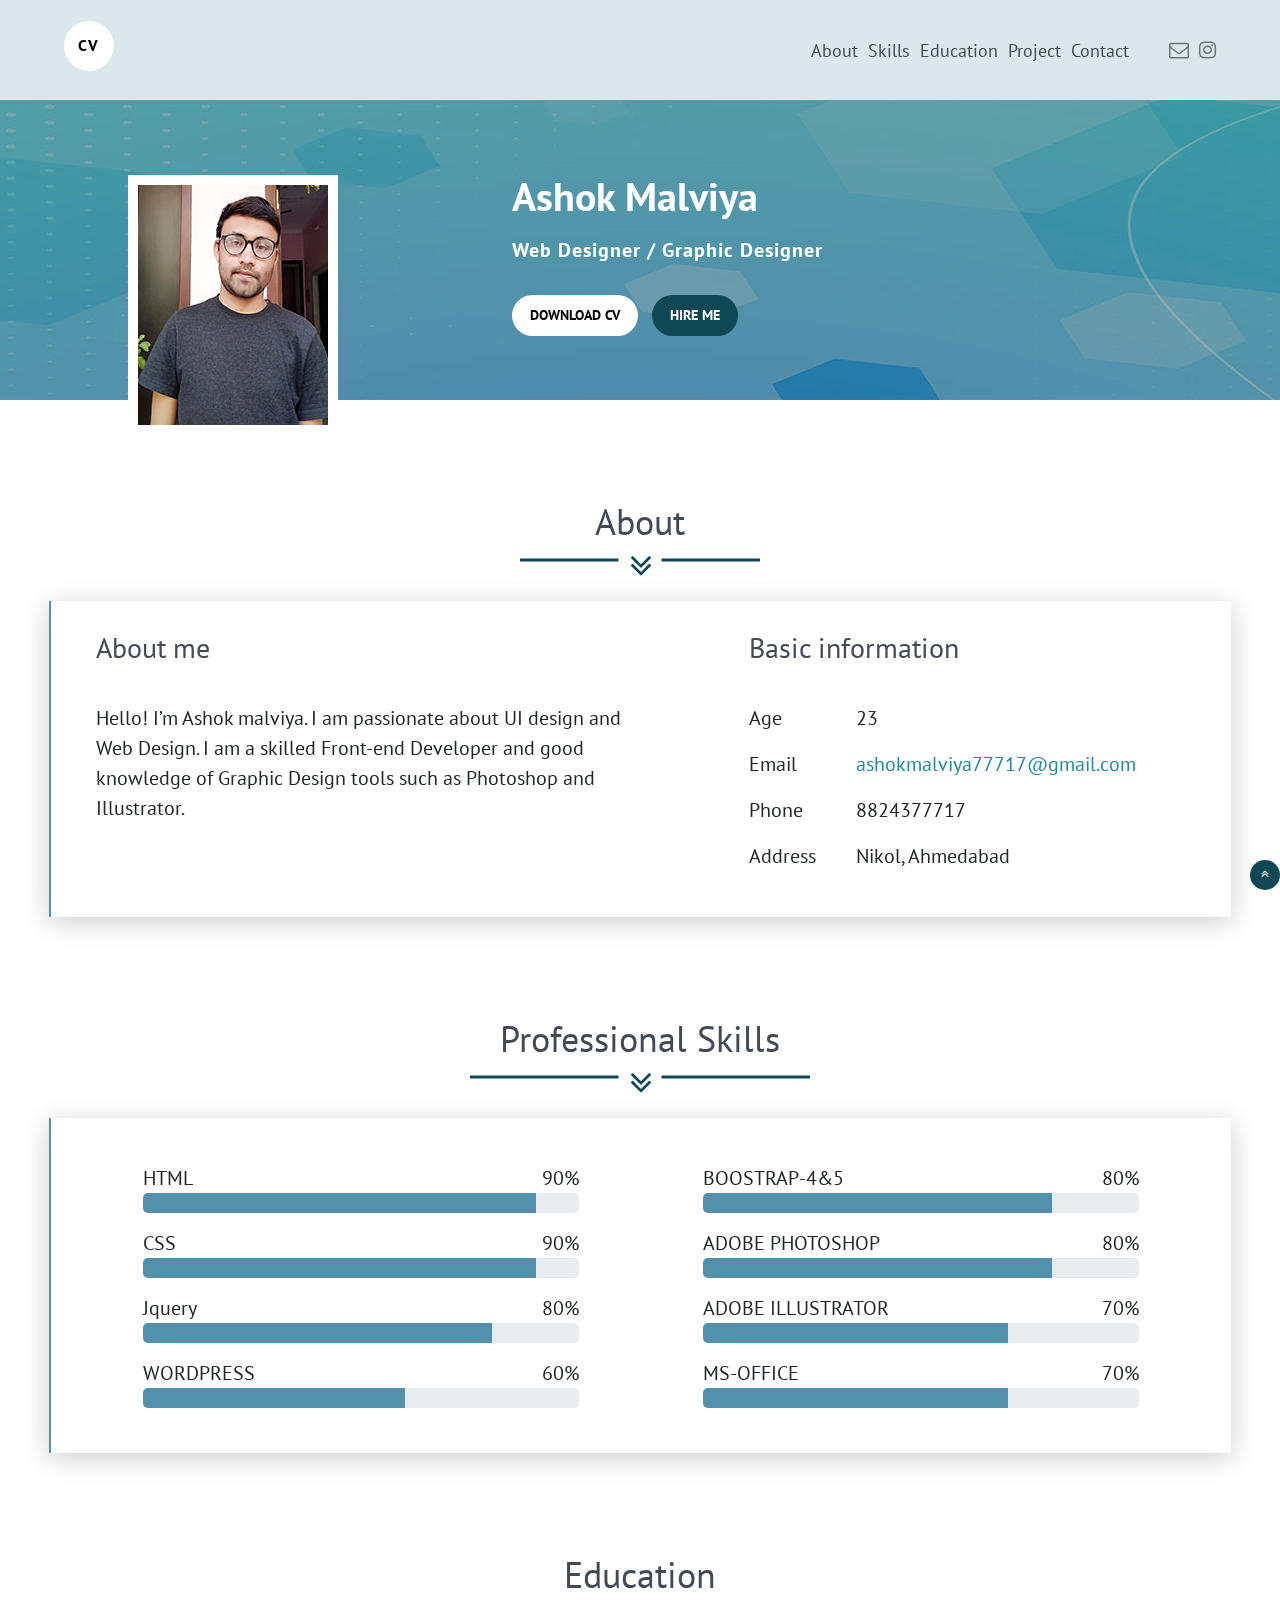
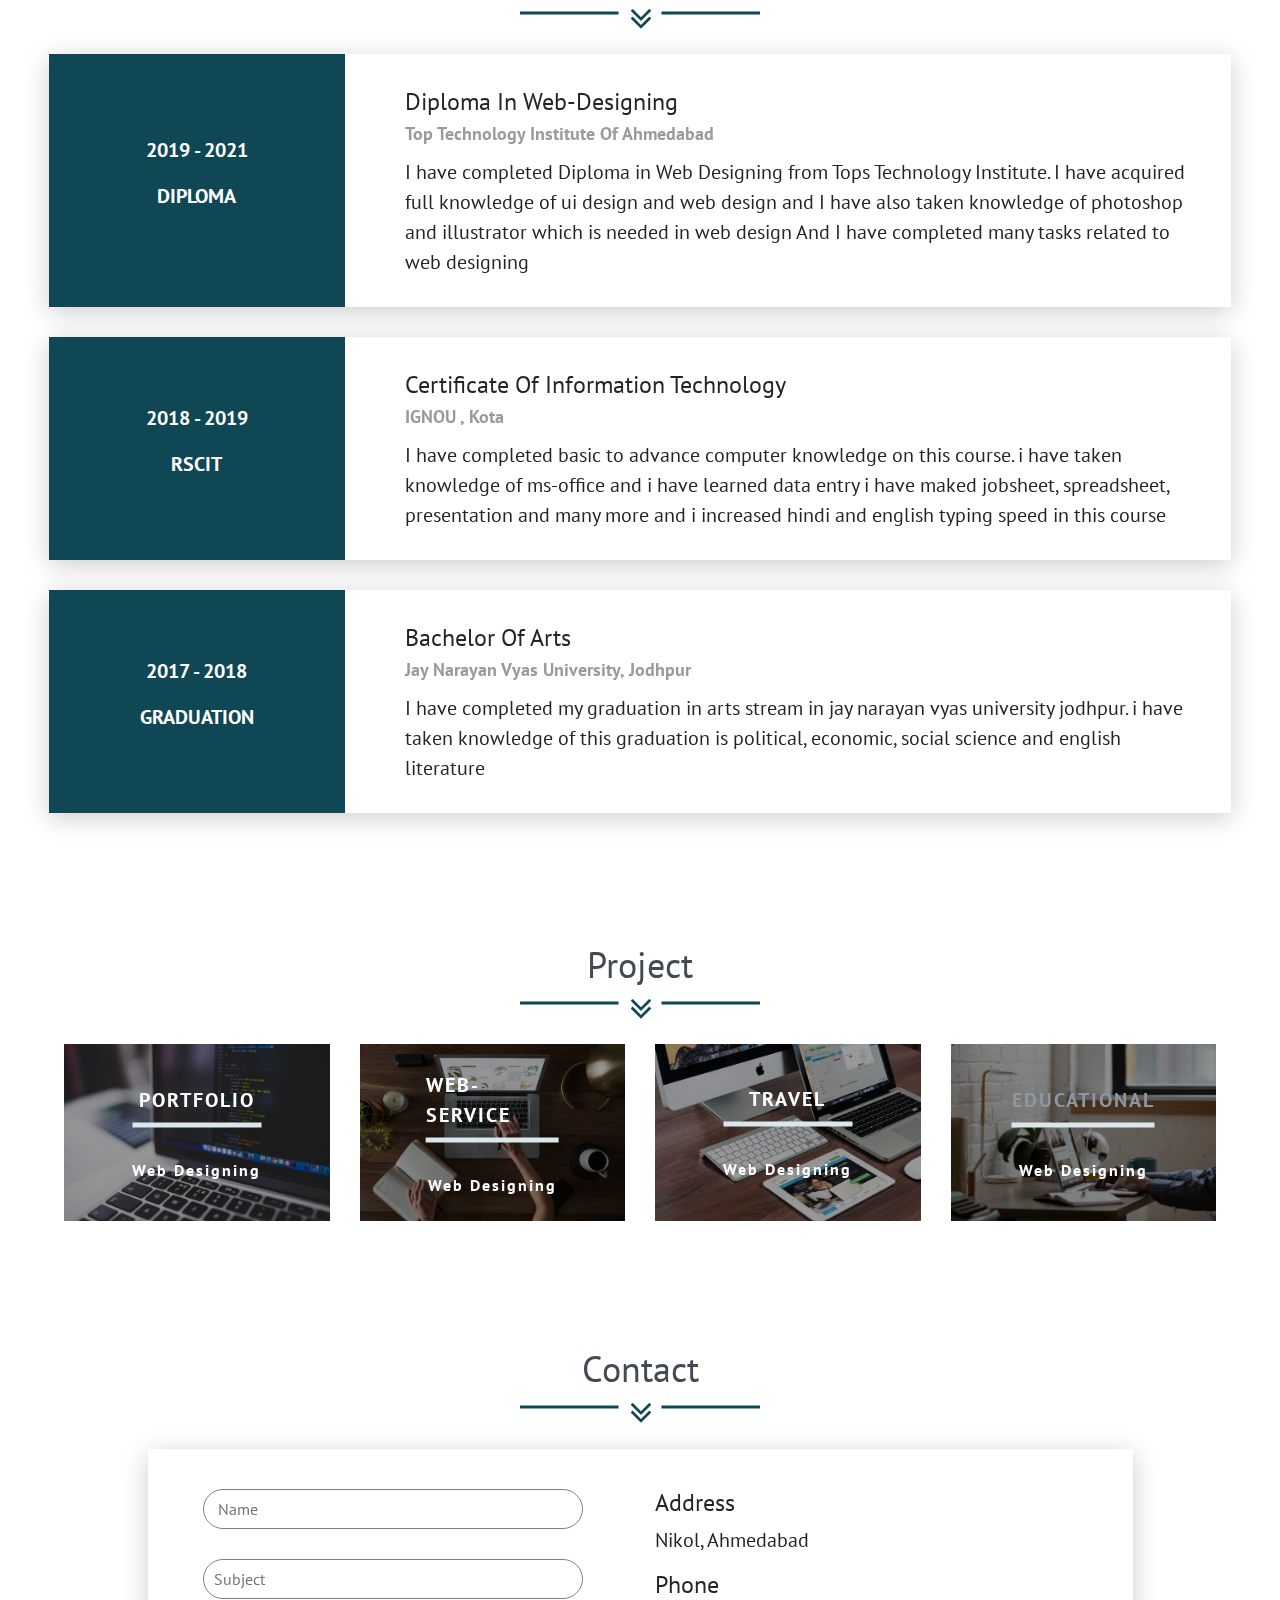
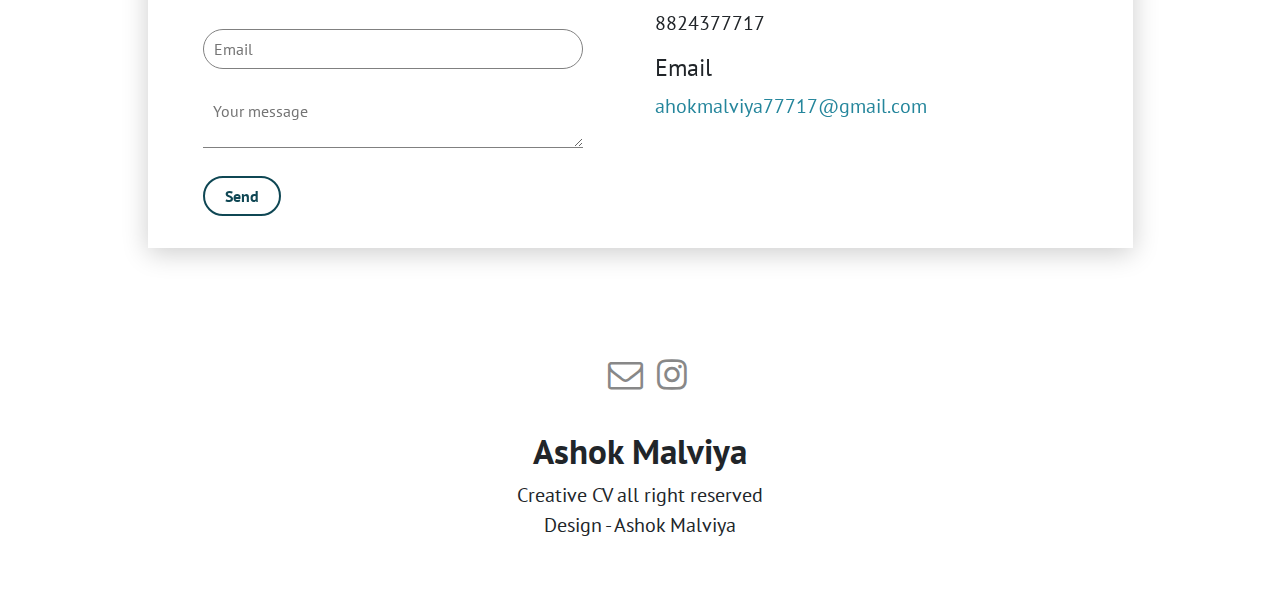
==== index.html @ 062e1192 "Updated" ====
<!DOCTYPE html>
<html lang="en" >
<head>
	<meta charset="UTF-8">
	<meta name="viewport" content="width=device-width, initial-scale=1.0">
	<title>CV</title>
   <link rel="stylesheet" type="text/css" href="style.css">

<!-- animation.css link ------------------------>
<link rel="stylesheet" href="https://cdnjs.cloudflare.com/ajax/libs/animate.css/4.1.1/animate.min.css"/>

<!-- Boostrap cdn ----------------------------------------------->
<link rel="stylesheet" href="https://stackpath.bootstrapcdn.com/bootstrap/4.1.3/css/bootstrap.min.css">
<script src="https://code.jquery.com/jquery-3.3.1.slim.min.js"></script>
<script src="https://cdnjs.cloudflare.com/ajax/libs/popper.js/1.14.3/umd/popper.min.js" ></script>
<script src="https://stackpath.bootstrapcdn.com/bootstrap/4.1.3/js/bootstrap.min.js"></script>

 <!-- fontawesome cdn ----------------------------------------->
<link rel="stylesheet" href="https://cdnjs.cloudflare.com/ajax/libs/font-awesome/4.7.0/css/font-awesome.min.css" integrity="sha512-SfTiTlX6kk+qitfevl/7LibUOeJWlt9rbyDn92a1DqWOw9vWG2MFoays0sgObmWazO5BQPiFucnnEAjpAB+/Sw==" crossorigin="anonymous" referrerpolicy="no-referrer" />

<!-- jquery cdn ---------------------------------->
<script src="https://code.jquery.com/jquery-3.6.0.min.js">
</script>
	
</head>
<body>
	<!-- // Scroll top button ------------------------------ -->

 <script type="text/javascript">
jQuery(document).ready(function($){
        $(window).scroll(function () {
            if ( $(this).scrollTop() > 300 )
                $(".fa-angle-double-up").fadeIn();
            else
                $(".fa-angle-double-up").fadeOut();
        });

        $(".fa-angle-double-up").click(function () {
            $("body,html").animate({ scrollTop: 0 } );
            return false;
        });


	// sticy navbar --------------------------------

		$(window) .scroll(function(){
	if ( $ (window) .scrollTop () >= 50 ) {
		$(".nav-resume") .css("background-color", "rgb(219, 231, 234)")
		 .css("z-index", "999");
		//  $(".navbar-menu .logo a span") .css("color", "white");
		//   $(".navbar-menu .menu li a:hover") .css("color", "white");
		//   $('.navbar-menu .menu li a') .mouseover(function() {
  //   $(this) .css("color", "white")
  // });

	} else {
		$("..nav-resume") .css("background-color", "transparent");

		

	}
});
    });
	
</script> 

<!-- Scroll animation -------------------->


<i class="fa fa-angle-double-up" aria-hidden="true"></i>
<header class="nav-resume">
	<div class="wrapper ">
		<input type="checkbox" class="check" id="bars">
		<label for="bars" class="bar">
			<span class="bar-icon">	</span>
		</label>
	<h2 class="animate__animated animate__fadeInLeft"> <a href="#home">CV</a></h2>
		<ul class="menu animate__animated animate__bounceInRight">
			<li><a href="#about">About</a></li>
			<li><a href="#skills">Skills</a></li>
			<li><a href="#education">Education</a></li>
			<li><a href="#project">Project</a></li>
			<li><a href="#contact">Contact</a></li>
		</ul>
		<div class="social-icon animate__animated animate__fadeInRight">
	<a href="mailto:ashokmalviya77717@gmail.com"
	 target="_blank"><i class="fa fa-envelope-o" aria-hidden="true"></i></a>
<a href="https://www.instagram.com/_akii_malviya_/" target="_blank"><i class="fa fa-instagram" aria-hidden="true"></i></i></a>
		</div>
	</div>
</header>

<section class="resume">
	<div class="head-section">
		<div class="img-box animate__animated animate__rollIn">
			<img src="image/ashok.jpg" alt="man">
		</div>
		<div class="text-box">	
            <h1 class=" animate__animated animate__lightSpeedInRight">Ashok Malviya</h1>
            <p class=" animate__animated  animate__fadeInRight">Web designer / Graphic designer</p>
          <a href="Resume.pdf" target="_blank"
          class=" animate__animated animate__zoomIn">download cv</a>
            <a href="#contact" class="animate__animated animate__zoomIn">hire me</a>
		 </div>
	</div>

  <!-- about page start ---------------------------------->


	<div class="about" id="about">
		<div class="wrapper">
		<h2 class="text-center">about</h2>	
	<div class="row  animate__animated ">
		<div class="col-lg-6 ">
			<h3>About me</h3>
			<p>	Hello! I’m Ashok malviya. I am passionate about UI design and Web Design. I am a skilled Front-end Developer and good knowledge of Graphic Design tools such as Photoshop and Illustrator.</p>
		</div>
   <div class="col-lg-5  offset-lg-1">
<h3>Basic information</h3>
			<div class="text-about">

				<div class="one-side">
				<p>Age</p>
				<p>Email</p>
				<p class="phone-about">Phone</p>
				<p>Address</p>
				</div>
				<div class="two-side">
				<p>23</p>
				<p><a href="mailto:ashokmalviya77717@gmail.com">ashokmalviya77717@gmail.com</a></p>
				<p>8824377717</p>
				<p>Nikol, Ahmedabad</p>
				</div>
			</div>
		</div>		
	</div>
	</div>	
	</div>

<!-- skiils page start ------------------------------------------>

<div class="skills" id="skills">
	<div class="wrapper ">
		<h2 class="text-center">Professional skills</h2>
		<div class="row ">
           <div class="col-sm-5 left-bar">
           	<div class="proggrss">
           		<div class="pro-text">
           			<p>HTML</p>
           			<p>90%</p>
           		</div>
           		<div class="bar"></div>
           	</div>
           	<div class="proggrss">
           		<div class="pro-text">
           			<p>CSS</p>
           			<p>90%</p>
           		</div>
           		<div class="bar"></div>
           	</div>

           	<div class="proggrss">
           		<div class="pro-text">
           			<p>Jquery</p>
           			<p>80%</p>
           		</div>
           		<div class="bar"></div>
           	</div>

           	<div class="proggrss">
           		<div class="pro-text">
           			<p>WORDPRESS</p>
           			<p>60%</p>
           		</div>
           		<div class="bar"></div>
           	</div>

                            </div>
           <div class="col-sm-5   right-bar">
    <div class="proggrss">
           		<div class="pro-text">
           			<p>BOOSTRAP-4&5</p>
           			<p>80%</p>
           		</div>
           		<div class="bar"></div>
           	</div>
           	<div class="proggrss">
           		<div class="pro-text">
           			<p>ADOBE PHOTOSHOP</p>
           			<p>80%</p>
           		</div>
           		<div class="bar"></div>
           	</div>

           	<div class="proggrss">
           		<div class="pro-text">
           			<p>ADOBE ILLUSTRATOR</p>
           			<p>70%</p>
           		</div>
           		<div class="bar"></div>
           	</div>

           	<div class="proggrss">
           		<div class="pro-text">
           			<p>MS-OFFICE</p>
           			<p>70%</p>
           		</div>
           		<div class="bar"></div>
           	</div>
      
			</div>
		</div>
	</div>
</div>

<!-- Education page start ---------------------------------------->
<div class="education" id="education">
	<div class="warapper">
		<h2 class="text-center">Education</h2>
		<div class="row">
			<div class="col-md-3 box-left">
				<p>2019 - 2021</p>
				<p>DIPLOMA</p>
			</div>
			<div class="col-md-9 box-right">
				<p>Diploma in Web-designing</p>
				<p>Top Technology institute of Ahmedabad</p>
				<p>I have completed Diploma in Web Designing from Tops Technology Institute. I have acquired full knowledge of ui design and web design and I have also taken knowledge of photoshop and illustrator which is needed in web design And I have completed many tasks related to web designing</p>
			</div>
		</div>
		<div class="row">
			<div class="col-md-3 box-left">
				<p>2018 - 2019</p>
				<p>RSCIT</p>
			</div>
			<div class="col-md-9 box-right">
				<p>certificate of information technology</p>
				<p>IGNOU , Kota</p>
				<p>I have completed basic to advance computer knowledge on this course. i have taken knowledge of ms-office and i have learned data entry i have maked jobsheet, spreadsheet, presentation and many more and i increased hindi and english typing speed in this course</p>
			</div>
		</div>

		<div class="row">
			<div class="col-md-3 box-left">
				<p>2017 - 2018 </p>
				<p>GRADUATION</p>
			</div>
			<div class="col-md-9 box-right">
				<p>Bachelor of arts</p>
				<p>Jay narayan vyas university, jodhpur</p>
				<p>I have completed my graduation in arts stream in jay narayan vyas university jodhpur. i have taken knowledge of this graduation is political, economic, social science and english literature</p>
			</div>
		</div>
	</div>
</div>

<!-- porject page start ------------------------------------>

<div class="project" id="project">
	<div class="wrapper">
		<h2>Project</h2>
		<div class="row row-one">	
		<div class="col-xl-3 col-lg-6 col-md-6 col-one coloum">
			<div class="img-box">
			<figure><img src="image/project-img-1.jpg" alt=""></figure>
			<div class="content">
	<a href="Portfolio/index.html" target="_blank" class="link-name">Portfolio</a>
	<span></span>
<a href="Portfolio/index.html" target="_blank" class="second-name">Web designing</a>

			</div>
			</div>
		</div>
		<div class="col-xl-3 col-lg-6 col-md-6 col-one coloum">
			<div class="img-box">
			<figure><img src="image/project-img-2.jpg" alt=""></figure>
			<div class="content">
	<a href="Web-service/index.html" target="_blank" class="link-name">Web-service</a>
	<span></span>
<a href="Web-service/index.html" target="_blank" class="second-name">Web designing</a>
			</div>
			</div>
		</div>

		<div class="col-xl-3 col-lg-6 col-md-6 col-one coloum">
			<div class="img-box">
			<figure><img src="image/project-img-3.jpg" alt=""></figure>
			<div class="content">
	<a href="Travel-site/index.html" target="_blank" class="link-name">Travel</a>
	<span></span>
<a href="Travel-site/index.html" target="_blank" class="second-name">Web designing</a>
			</div>
			</div>
		</div>
		<div class="col-xl-3 col-lg-6 col-md-6 col-four coloum">
			<div class="img-box">
			<figure><img src="image/project-img-4.jpg" alt=""></figure>
	<div class="content">
	<a href="#" target="_blank" class="link-name">Educational</a>
	<span></span>
<a href="#" target="_blank" class="second-name">Web designing</a>
			</div>
			</div>
		</div>
     </div>
	</div>
</div>

<!-- congtact page start --------------------------->

<div class="contact" id="contact">
	<div class="wrapper">
		<h2>Contact</h2>
		<div class="row">		
			<div class="col-lg-10">	
             <div class="row">
             	<div class="col-lg-6  left-side">
                <div class="contact-form">
           <input type="text" placeholder=" Name" class="input-text">
                	<input type="text" placeholder="Subject">
                	<input type="email" placeholder="Email">
                	<textarea placeholder="Your message"></textarea>
                	<a href="#" class="contact-send">Send</a>
                </div>
             	</div>
            <div class="col-lg-6 right-side">
                <div class="contact-address">
                	<h4>Address</h4>
                	<p>	Nikol, Ahmedabad</p>
                	<h4>Phone</h4>
                	<p>	8824377717</p>
                	<h4>Email</h4>
                	<p><a href="mailto:ashokmalviya77717@gmail.com">ahokmalviya77717@gmail.com</a></p>
                </div>
             	</div>
             </div>
			</div>
		</div>
	</div>
</div>

<!-- footer page start --------------------------------->

<div class="footer">
	<div class="wrapper">
		<div class="social-icon">
	<a href="mailto:ashokmalviya77717@gmail.com" >
			<i class="fa fa-envelope-o" aria-hidden="true"></i>
			</a>
<a href="https://www.instagram.com/_akii_malviya_/" target="_blank">
			<i class="fa fa-instagram" aria-hidden="true"></i>
			</a>
		</div>
		<h4>ashok malviya</h4>
		<p>Creative CV all right reserved</p>
		<p>Design - Ashok Malviya</p>
	</div>
</div>
</section>
	
</body>
</html>
---- style.css ----
@import url('https://fonts.googleapis.com/css2?family=PT+Sans&display=swap');

*{
	padding: 0;
	margin: 0;
    box-sizing: border-box;
    font-family: 'PT Sans', sans-serif !important;
  }

  html{
  	scroll-behavior: smooth;
    overflow-x: hidden !important;

  }

  

body{
	position: relative;
    overflow-y: auto;
    background-color: #dbe7ea !important;
    font-family: 'PT Sans', sans-serif;
    width: 100%;
     overflow-x: hidden !important;
   

}

.nav-resume{
    position: fixed !important;
   top: 0;
}

/* Scroll bottome to top ------------------------------*/
 .fa-angle-double-up{
  position:fixed;               
  z-index: 999;
  bottom: 10px;
  right:0;
  font-size: 12px !important;
  color: white;
 background-color:#0f4754;
    padding: 8px;
  border-radius: 50%;
  text-align: center;
  opacity: 1;
  pointer-events:;
  transition: all 0.3s ease;
  cursor: pointer;
  font-family: FontAwesome !important ;
  width: 30px;
  height: 30px;

 }


header{
	position:relative;
	top: 0;
	width: 100%;
  height: 100px;  
}

header .wrapper {
    width: 90%;
    margin: 0 auto;
    display: flex;
    justify-content: space-between;
    align-items: center;
    height: 100px;
}

header .wrapper h2{    

    flex-grow: 3;
}
header .wrapper h2 > a{    
    font-size: 16px;
    color: blakc;
    text-decoration: none;
    display: inline-block;
    width: 50px;
    height: 50px;
    background-color: white;
    color: black;
    display: flex;
    justify-content: center;
    align-items: center;
    border-radius: 50%;
    font-weight: 600;
    letter-spacing: 2px;
}

header .wrapper .bar{    

  width: 50px;
  height: 50px;
  background-color:;
  display: none;
  justify-content:center;
  align-items: center;
  position: absolute;
  right: 50px;

}


header .wrapper input.check {
    position: absolute;
    right:50px;
    height: 50px;
    width: 50px;
    z-index: 1;
    opacity:0; 

}

header .wrapper .check:checked ~ .bar .bar-icon {
    background-color: transparent !important	;
    transition: 0.2s;
}

header .wrapper input.check:checked ~.bar .bar-icon::before {
    transform: rotate(45deg);
     transition: 0.2s;
     background-color:black;
   
    
}

header .wrapper input.check:checked ~.bar .bar-icon::after{
    transform: rotate(-45deg);
     transition: 0.2s;
     background-color: black;

     
}


header .wrapper .bar-icon{    
  top: 5px;
  width: 20px;
  height: 2px;
  background-color: #434a54;
  position: relative;
  transition: 0.2s;
 
}

header .wrapper .bar-icon::before{    
  content: '';
  width:inherit;
  height: inherit;
  background-color: inherit;
  transform: translateY(7px);
  position: absolute;
  transition: 0.2s;
 

}

header .wrapper .bar-icon::after{    
  content: '';
  position: absolute;
  width:inherit;
  height: inherit;
  background-color: inherit;
  transform: translateY(-7px);
  transition: 0.2s;
 
 
 
}



header .wrapper h2 a:hover{    
  transition: 0.4s;
  color:#0f4754;
}

header .wrapper .menu{    
	display: flex;
	margin: 0;
	padding: 0;
}
header .wrapper .menu li{    
	
	list-style: none;
}
header .wrapper .menu li a{    
	text-decoration: none;
	color: #434a54;
	padding-left: 10px;
	transition: 0.4s;
    font-size: 18px;
}
header .wrapper .menu li a:hover{    
	transition: 0.4s;
	color:#0f4754;
}

header .wrapper .social-icon {
    display: flex;
    padding-left: 30px;
    box-sizing: border-box;
    z-index: 1;
}

  header .wrapper .social-icon a
    {text-decoration: none;
    font-size: 20px;
    color: rgba(0, 0, 0, 0.5);
  
    }
header .wrapper .social-icon a i:hover 
    {
    transition: 0.4s;
    color:#0f4754;
    }
   header .wrapper .social-icon a i{
   	margin-left: 10px;
   	transition: 0.4s;
   	font-family: FontAwesome !important;
    }


section.resume {
  /*   margin: 0 auto; */
   /*  width: 90%; */
   width: 100%;
   margin-top: 100px;
    /* border-top-left-radius: 15px;
    border-top-right-radius: 15px; */
    background-color: white;
}

.head-section{
	background-image: url('image/Background.jpg');
	background-repeat: no-repeat;
	background-size: cover;
	height: 300px;
	width: 100%;
	background-position: center;
	position: relative;
	/* border-top-left-radius: 10px;
	border-top-right-radius: 10px; */
}

.head-section::before{
	content: '';
	height: 100%;
	width: 100%;
	position: absolute;
	left: 0;
	top: 0;
	background-color: rgba(0, 0, 0, 0.3);
	/* border-top-left-radius: 10px;
	border-top-right-radius: 10px; */
	
}

.head-section .img-box img{
	width: 200px;
	height: 250px;
	object-fit: cover;
	display: block;
}

.head-section .img-box {
	position: absolute;
	border: 5px solid white;
	position: absolute;
	left: 10%;
	bottom: -35px;
}

.head-section .img-box::after {
	content: '';
	border: 5px solid white;
	width:100%;
	height: 100%;
	left: 0;
	top: 0;
	position: absolute;
	
}
.head-section .text-box {
	position: absolute;
	left: 40%;
	top: 24%;
	
}

.head-section .text-box  h1  {
	color: white;
	text-transform: capitalize;
	font-weight: bolder;
   margin-bottom: 15px;		
	font-family: 'PT Sans', sans-serif;
}


.head-section .text-box  p {
	color: white;
	text-transform: capitalize;
	font-weight: bolder;
   font-family: arial;
	margin-bottom: 30px;
	letter-spacing: 1px;
}

.head-section .text-box  a {   
      color: white;
    text-transform: uppercase;
    font-size: 14px;
    padding: 10px 18px;
    background: #0f4754;
    border-radius: 26px;
    text-decoration: none;
    font-weight: 600;
    display: inline-block;
     transition: 0.4s linear !important ;

}

.head-section .text-box  a{   
    margin-right: 10px;
    
}
.head-section .text-box  a:nth-of-type(1){   
   background: white !important	;
   color: black;
    
}

.head-section .text-box  a:hover{ 
  transform: translateY(-4px);
   display: inline-block;
   transition: 0.4s linear !important ;

	}
.head-section .text-box  a:hover:nth-of-type(2){   
   background-color: #25869c;    
}


/* about page styling --------------------------------*/
.about{
    width: 100%;
    padding-top: 100px;
 

}
.about .wrapper{
	width: 90%;
	margin: 0 auto;
	
}

.about .wrapper .row ,.skills .wrapper .row{
	box-shadow: 0 5px 25px 0 rgb(0 0 0 / 20%); 
    padding: 30px !important;
    border-left:2px solid #5191ab;
}

.about .wrapper h3{
 padding-bottom:30px;
 color: #434a54;
}

.about .wrapper .text-about{
	display: flex;
}

.about .wrapper .text-about .one-side{
	    padding-right: 40px;
}

.about .wrapper .two-side p a{
	   text-decoration: none;
	       color: #25869c;
}

 
 /* skills page stylilng ---------------------------------------*/

.skills{
	width: 100%;
	padding-top: 100px;

}
.skills .wrapper{
	width: 90%;
	margin: 0 auto;
}

.skills .wrapper h2, .about h2{
	padding-bottom: 50px;
    text-transform: capitalize;
    position: relative;
    text-align: center;
    font-size: 36px;
    color:  #434a54;
}
.skills .wrapper h2::after ,
.project .wrapper  h2::after,
.contact  .wrapper h2::after ,
.about  .wrapper h2::after {
	content: '';
	position: absolute;
	width: 240px;
	height: 3px;
	background-color: #0f4754;
	left: 50%;
	transform: translate(-50%, -50%);
	top: 60px;


}

.skills .wrapper h2::before  ,
.project  .wrapper h2::before,
.contact  .wrapper  h2::before,
.about  .wrapper h2::before  
{
    content: '\f103';
    font-family: FontAwesome;
    position: absolute;
    width: 43px;
    height: 30px;
    color: #0f4754;
    background-color: white;
    left: 50%;
    transform: translate(-50%, -50%);
    top: 60px;
    z-index: 1;
}

.skills .wrapper h2::after{
width: 340px;
}

.education .warapper h2::after {
    content: '';
	position: absolute;
	width: 240px;
	height: 3px;
	background-color: #0f4754;
	left: 50%;
	transform: translate(-50%, -50%);
	top: 60px;
}
.education .warapper h2::before {
   content: '\f103';
    font-family: FontAwesome;
    position: absolute;
    width: 43px;
    height: 30px;
    color: #0f4754;
    background-color: white;
    left: 50%;
    transform: translate(-50%, -50%);
    top: 60px;
    z-index: 1;
}

.skills .wrapper .row{
	justify-content: space-around !important;

 
}
.skills .proggrss .pro-text{
 display: flex;
 justify-content: space-between;
}

.skills .left-bar .proggrss:nth-of-type(2) .bar::before{
width: 90%;
}

.skills .left-bar .proggrss:nth-of-type(3) .bar::before{
width: 80%;
}

.skills .left-bar .proggrss:nth-of-type(4) .bar::before{
width: 60%;
}

.skills .right-bar .proggrss:nth-of-type(1) .bar::before{
width: 80%;
}

.skills .right-bar .proggrss:nth-of-type(2) .bar::before{
width: 80%;
}

.skills .right-bar .proggrss:nth-of-type(3) .bar::before{
width: 70%;
}

.skills .right-bar .proggrss:nth-of-type(4) .bar::before{
width: 70%;
}


.skills .proggrss .pro-text p{
 margin: 0;
}

.skills .proggrss {
 margin: 15px 0;
}


.skills .proggrss .bar{
	width: 100%;
	height: 20px;
	background-color: #e9ecef;
	position: relative;
	border-radius: 5px;
}

.skills .proggrss .bar::before{
	width: 90%;
	height: 100%;
	background-color: #5290ab;
	position: absolute;
	content: '';
	border-top-left-radius: 5px;
    border-bottom-left-radius: 5px;
}


/* education page styling ----------------------------------*/

.education{
	width: 100%;
	padding-top: 100px;

}

.education .warapper{
	width: 90%;
	margin: 0 auto;
	
}

.education .warapper h2{
	
	padding-bottom: 50px;
	position: relative;
	font-size: 36px;
    color:  #434a54;
}

.education .warapper .col-md-3.box-left {
    background: #0f4754;
    display: flex;
    align-items: center;
    flex-direction: column;
    justify-content: center;
}

.education .warapper .col-md-3.box-left p {
    color: white;
    font-weight: bold;
    font-size: 20px;
}

.education .warapper .row {
    box-shadow: 0 5px 25px 0 rgb(0 0 0 / 20%);
    margin-bottom: 30px;

}
.education .wrapper .row {
    margin-bottom: 30px !important;
}


.education .warapper .col-md-9.box-right {
    padding: 30px 30px 30px 60px;
}

.education .warapper .col-md-9.box-right p {
   margin: 0;
   line-height: ;
}

.education .warapper .col-md-9.box-right p:nth-child(2) {
   font-weight:600;
   font-size: 18px;
   color: #9a9a9a;
   margin-bottom: 10px !important;
   text-transform: capitalize;
}

.education .warapper .col-md-9.box-right p:first-child {
    font-size: 24px;
    text-transform: capitalize
}

/* project page styling ------------------------------------*/

.project{
	width: 100%;
	padding-top: 100px;
}

.project .wrapper{
	width: 90%;
	margin: 0 auto;
}

.project .wrapper h2{
	text-align: center;
	padding-bottom: 50px;
	position: relative;
	font-size: 36px;
    color:  #434a54;
}
.project .row-one{
    padding-bottom: 10px;
}

.project .coloum{
    position: relative;
}
.project .coloum{
    position: relative;
}
.project .img-box{
    position:relative;

}

.project .img-box::before {
    content: '';
    position: absolute;
    left: 0;
    top: 0;
    width: 100%;
    height: 100%;
    background-color: rgba(0, 0, 0, 0.4);
}


.project .img-box figure img{
width: 100%;
height: auto;
object-fit: cover;
display:inline-block;
}
.project .img-box .content{
     position: absolute;
     top:50%;
     left: 50%;
     transform: translate(-50%, -50%);
    display: flex;
    flex-direction: column;
    align-items: center;

}
.project  .img-box .content a.link-name {
    color: white;
    text-transform:uppercase;
    font-size: 20px;
    font-weight: 600;
    letter-spacing: 2px;
    text-decoration: none;
}

.project  .img-box .content a.second-name{
    font-size: 16px;
    color: white;
    text-transform: capitalize;
    font-weight: 600;
    letter-spacing: 2px;
    text-decoration: none;
    margin-top: 30px;

}
.project  .img-box .content span {
    width:100%;
    height: 5px;
    font-size: 16px;
    background-color:#dbe7ea;
    display: flex;
    align-items: center;
    justify-content: center;
    position: relative;
    transition: 0.3s linear;
    margin-top: 8px;

}
.project  .img-box .content span::before {
    content: '';
    width:0;
    height:100%;
    font-size: 16px;
    background-color:white;
    display: flex;
    align-items: center;
    justify-content: center;
    position: absolute;
    left:0;
    transform-origin:center;
    transition: 0.3s linear;

}
.project  .img-box:hover span::before{
    width: 100%;
     transition: 0.3s linear;
} 

.project .col-four .img-box .content a.link-name {
    color: #8d96a2;
}

.project  .col-four .img-box .content span::before {
    background-color: #8d96a2;
}





/* project page end ----------------*/


/* contact page stylilng ------------------------------	 */

.contact{
	width: 100%;
	padding-top: 100px;
}

.contact  .wrapper{
	width: 90%;
	margin: 0 auto;
}

.contact  .wrapper h2{
	text-align:center;
	padding-bottom: 50px;
	position: relative;
	font-size: 36px;
    color:  #434a54;
}

.contact  .wrapper .col-lg-10 .row{

	box-shadow: 0 5px 25px 0 rgb(0 0 0 / 20%);
	padding: 40px;
}

.contact  .wrapper .row{
	justify-content: center;
}

.contact  .wrapper .row .left-side{
	width: 100%;

}

.contact  .wrapper .row .left-side input
{
	width: 90%;
	margin-bottom:30px; 
	outline: none;
	padding: 0 10px;
	height: 40px;
	    border-radius: 30px;
	    box-shadow: none;
	    border: 1px solid grey;
	    background-color: transparent;
	
}
.contact .contact-address a{
	text-decoration: none;
	    color: #25869c;
}



.contact  .wrapper .row .left-side textarea{
	width: 90%;
	margin-bottom:10px; 
	outline: none;
	padding: 0 10px;
	border: none;
	border-bottom: 1px solid grey;
	overflow: auto;
  margin-bottom: 30px;
}

.contact  .wrapper .row .left-side input:focus,
.contact  .wrapper .row .left-side textarea:focus{ 
	outline: none;
	box-shadow: none;
	border-color: #0f4754;
	
}

.contact a.contact-send {
    text-decoration: none;
    color: #0f4754;
    padding: 8px 20px;
    border-radius: 21px;
    border: 2px solid #0f4754;
    transition: 0.3s; 
    font-weight: bold;  
}
.contact a.contact-send:hover{
    background: #0f4754;
    border: 2px solid #0f4754;
    transition: 0.3s; 
    color: white;  
}

/* footer page styliing --------------------------------*/

.footer{
	width: 100%;
	padding-top: 100px;
	padding-bottom: 50px;
}

.footer{
	width: 100%;
	padding-top: 100px;
	padding-bottom: 50px;
}
.footer .wrapper{
	width: 90%;
	margin: 0 auto;
}

.footer .social-icon{
	display: flex;
	align-items: center;
	justify-content: center;
	padding-bottom: 30px;
}
.footer .social-icon a i{
	font-family: FontAwesome!important;
	margin-left: 14px;
	color: #888;
	transition: 0.3s;
}
.footer .social-icon a {
	text-decoration: none;
	font-size:35px;
	display: inline-block;
	transition: 0.3s;
}
.footer .social-icon a:hover i {
	color: #0f4754;
	transition: 0.3s;
}


.footer  h4 {
	text-align: center;
	text-transform: capitalize;
	font-size: 35px;
	font-weight: bold;
}

.footer  p {
	text-align: center;
	 margin: 0;
}


/* aniamte.css ------------------------------------*/
.animate__fadeInLeft{
  animation-delay: 0.3s;
}

.animate__bounceInRight{
  animation-delay: 0.6s;
}
.animate__fadeInRight{
   animation-delay: 0.8s;
}

.animate__rollIn{
   animation-delay: 1s;
}
.animate__lightSpeedInRight{
  animation-delay: 1.2s;
}

.animate__lightSpeedInRight{
animation-delay: 1.5s;
}
.text-box .animate__fadeInRight{
  animation-delay: 1.8s;
}
.text-box .animate__zoomIn{
  animation-delay: 2s;
}


/* aniamte.css ------------------------------------*/



 
 /* Responsive  --------------------------------------------*/


@media (min-width: 1200px) {
	.resume p{
		font-size: 20px;
	}
	
}



 @media (max-width: 991px) {
 	header .wrapper .menu {
    display:flex;
    flex-direction: column;
    position: absolute;
    top: 100%;
    z-index: 3;
    right: -100%;
    width: 200px;
    background: white;
    padding: 20px 10px;
    line-height: 3;
    transition: 0.4s;
    opacity:0 ;
    pointer-events: none;


}


header .wrapper .menu li a{
color:initial !important;
}
header .wrapper .bar {
    
    display: flex;
    }

header .wrapper .social-icon {
    display:none ;
}

 header .wrapper input.check:checked ~ .menu{
    transition: 0.4s;
    right: 0;
    opacity: 1;
    pointer-events:auto;
}



section.resume {
    width: 100%;
   /*  margin: initial; */
    border-top-left-radius: initial;
    border-top-right-radius:initial;
}

section.resume .head-section  {
    border-top-left-radius: initial;
    border-top-right-radius:initial;

}

.head-section::before{
	border-top-left-radius: initial;
    border-top-right-radius:initial;
}


.about .wrapper h3 {
    padding-bottom:initial;
}


.head-section{
	height: auto;
	display: flex;
    flex-direction: column;
    align-items: center;
    justify-content: center;
    padding: 50px;
}

.head-section .img-box {
    position: initial; 
    border: initial; 
    left: initial; 
     bottom: initial;
     z-index: 1;
     border: 5px solid white;
}

.head-section .text-box {
    position: initial; 
    left: initial; 
    top: initial; 
    z-index: 1;
    padding-top: 30px;
    text-align: center;
}

.head-section .text-box h1 {
    text-align: center;
    margin-bottom: 0;
    font-size: 54px
}

.head-section .text-box p {
    text-align: center;
    font-size: 15px;
    margin-bottom:30px;
}

.text-box a {
    
    font-size: 12px !important	;
    padding: 7px 9px !important	;
    text-align: center;
    vertical-align: middle;
}



.head-section .img-box::after {
    content: '';
    border:initial;
    width: initial;
    height: initial;
    left: initial;
    top: initial;
    position: initial;
}

.contact .wrapper .row .left-side input {
    width: 60%;
}
.contact .wrapper .row .left-side textarea {
    width: 60%;
    height: 100px;
}

body {
    
    background-color:white !important	;
}


.contact a.contact-send {
  
    margin-bottom: 30px;

}
.contact .contact-form {
    display: flex;
    flex-direction: column;
    justify-content: center;
    align-items: baseline;
}
header .wrapper {
    padding: 0 0 0 20px;

 }
}



/* ------End----------------------------------------------------- */



@media 	(max-width: 767px) {





.education .warapper .col-md-3.box-left {
    padding: 30px 0;
    
}

.education .warapper .col-md-3.box-left p {
    margin: 0;
}

.contact .wrapper .row .left-side input {
    width: 100% !important;
}
.contact .wrapper .row .left-side textarea {
    width: 100% !important;
}



}


/* ------End----------------------------------------------- */


@media  (max-width: 480px) {
  .head-section .text-box h1 {
    font-size: 36px;
}

.head-section .text-box p {
    font-size: 14px;
    }

.skills .wrapper h2,.education .warapper h2,
.project .wrapper h2, .contact .wrapper h2 {
    font-size: 30px;
  }

.skills .wrapper h2::after {
    width: 250px;
}
.education .warapper h2::after, .project .wrapper h2::after, 
.contact .wrapper h2::after
 {
    width: 160px !important;
  }

}


/* ------End----------------------------------------------- */



@media  (max-width: 421px) {
  
  .about .wrapper .two-side p a {
    word-break: break-all;
}
 .about .one-side .phone-about{
  padding-top: 24px;
 }



}


/* ------End----------------------------------------------- */
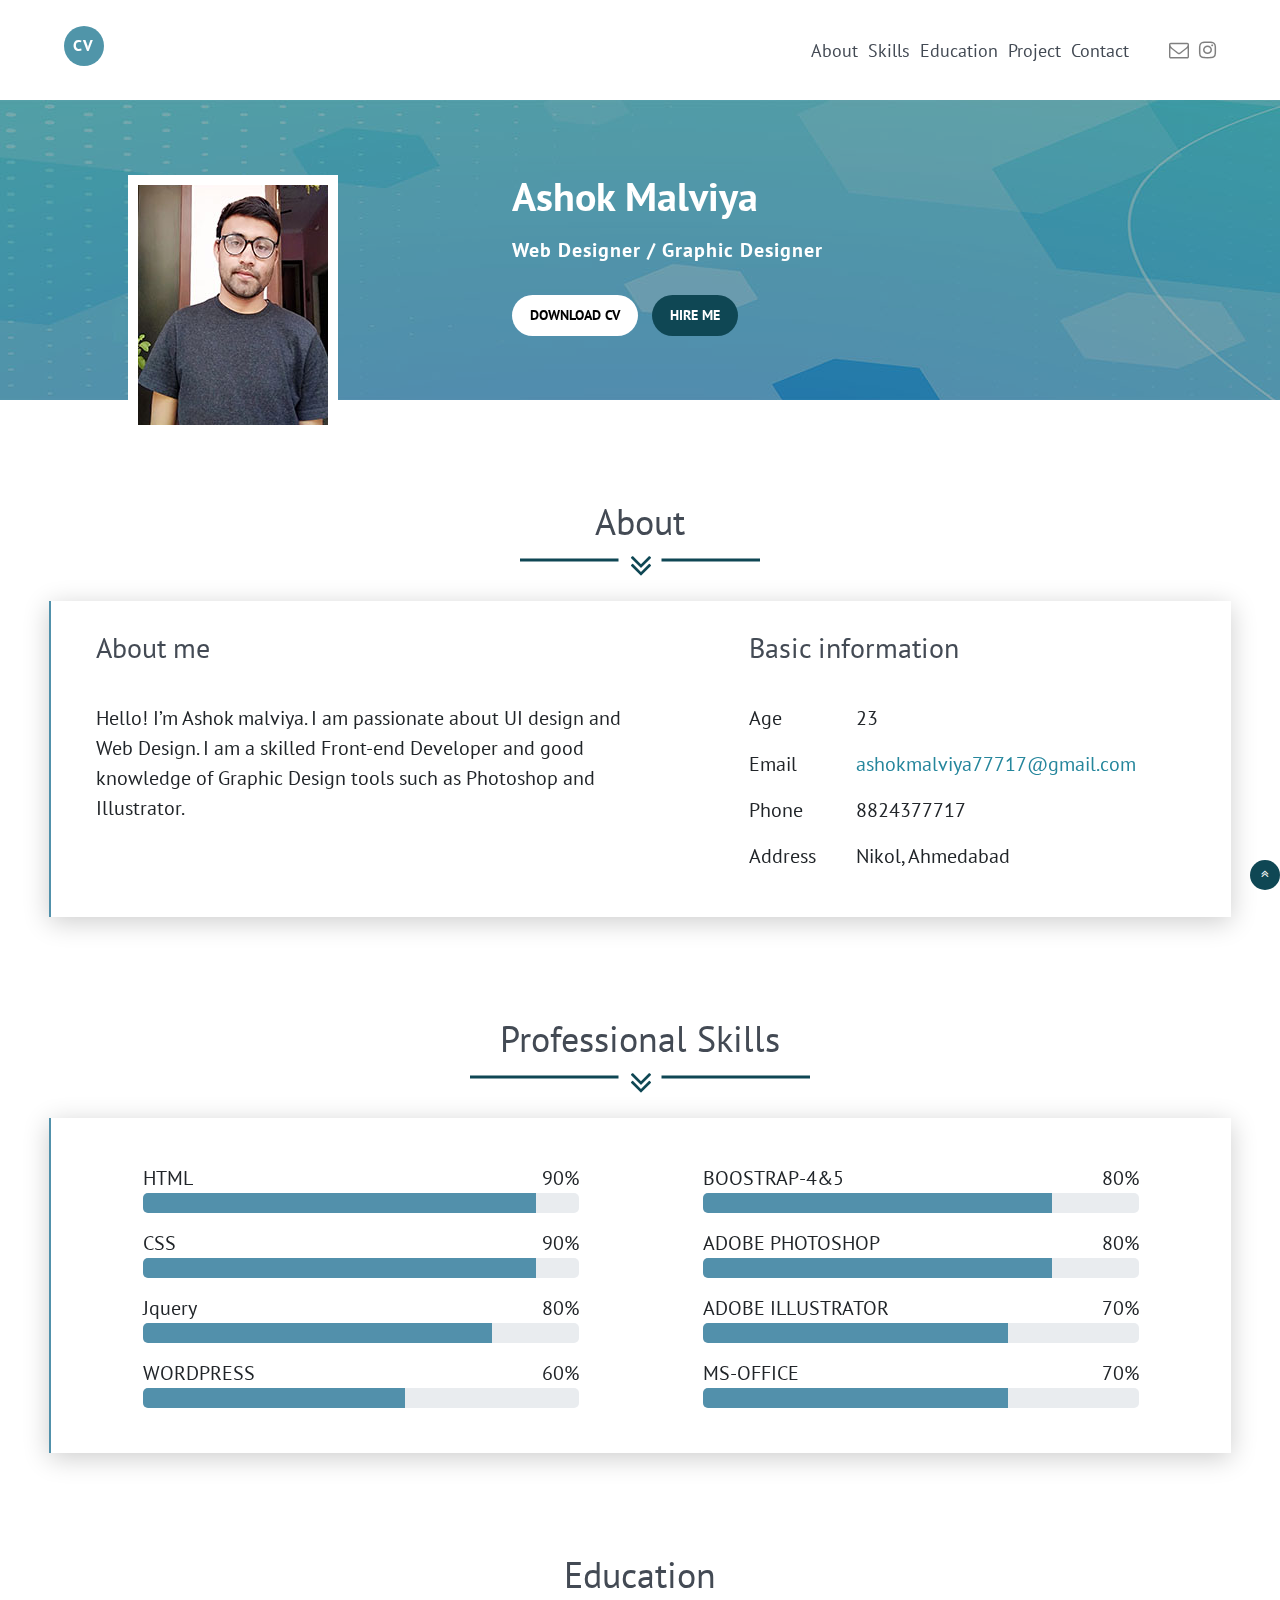
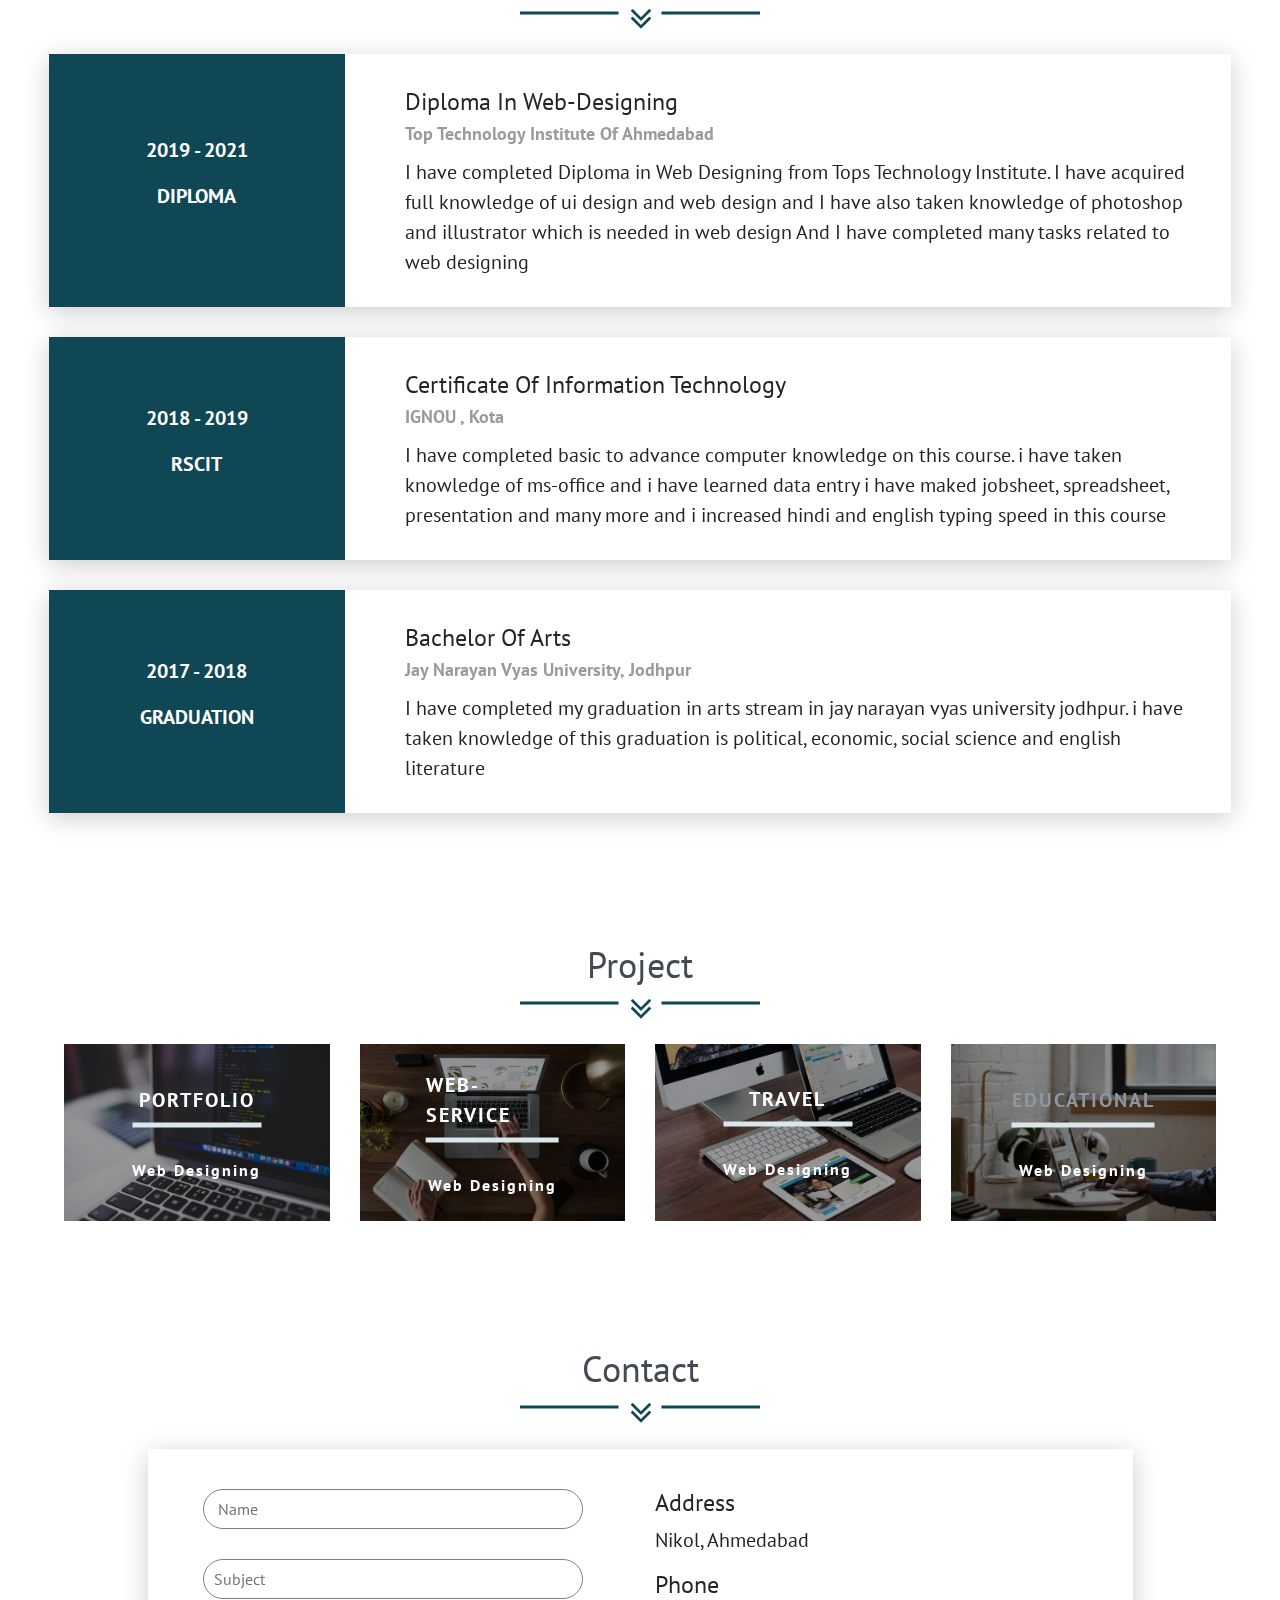
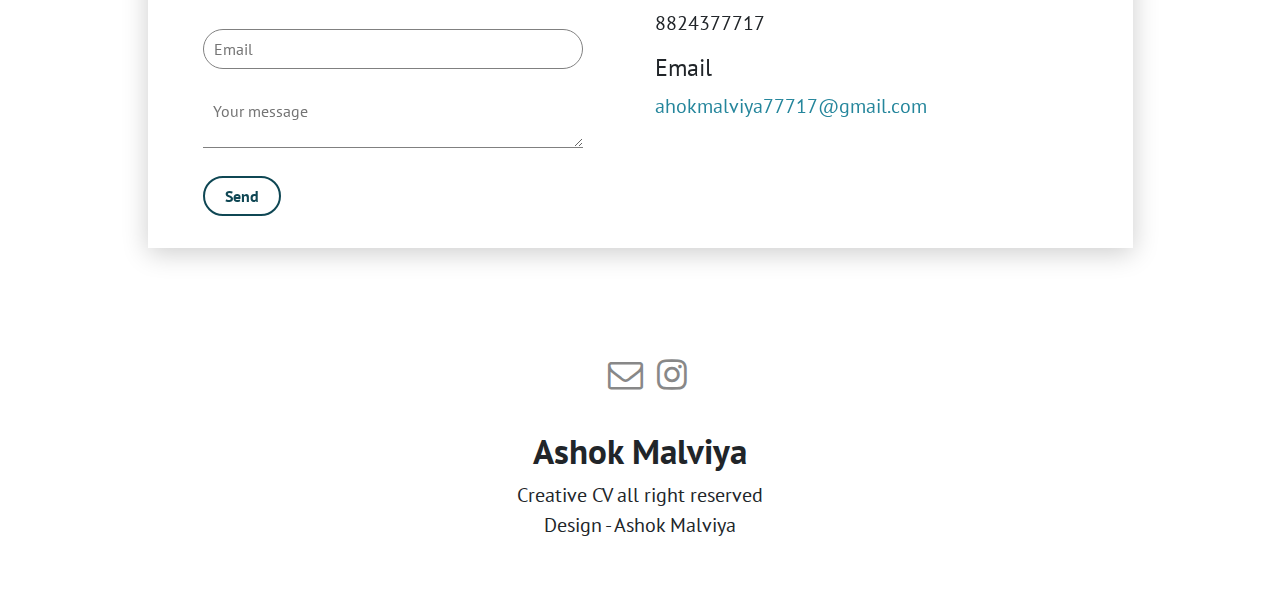
==== commit d9c31263: "updated" ====
--- a/index.html
+++ b/index.html
@@ -54,7 +54,7 @@
   // });
 
 	} else {
-		$("..nav-resume") .css("background-color", "transparent");
+		$(".nav-resume") .css("background-color", "transparent");
 
 		
 
--- a/style.css
+++ b/style.css
@@ -8,23 +8,16 @@
     font-family: 'PT Sans', sans-serif !important;
   }
 
-  html{
+  html, body{
   	scroll-behavior: smooth;
     overflow-x: hidden !important;
 
   }
 
-  
 
 body{
-	position: relative;
-    overflow-y: auto;
-    background-color: #dbe7ea !important;
+	
     font-family: 'PT Sans', sans-serif;
-    width: 100%;
-     overflow-x: hidden !important;
-   
-
 }
 
 .nav-resume{
@@ -77,13 +70,12 @@
 }
 header .wrapper h2 > a{    
     font-size: 16px;
-    color: blakc;
+    color:white;
     text-decoration: none;
     display: inline-block;
-    width: 50px;
-    height: 50px;
-    background-color: white;
-    color: black;
+    width: 40px;
+    height: 40px;
+    background-color:#5095a9;
     display: flex;
     justify-content: center;
     align-items: center;
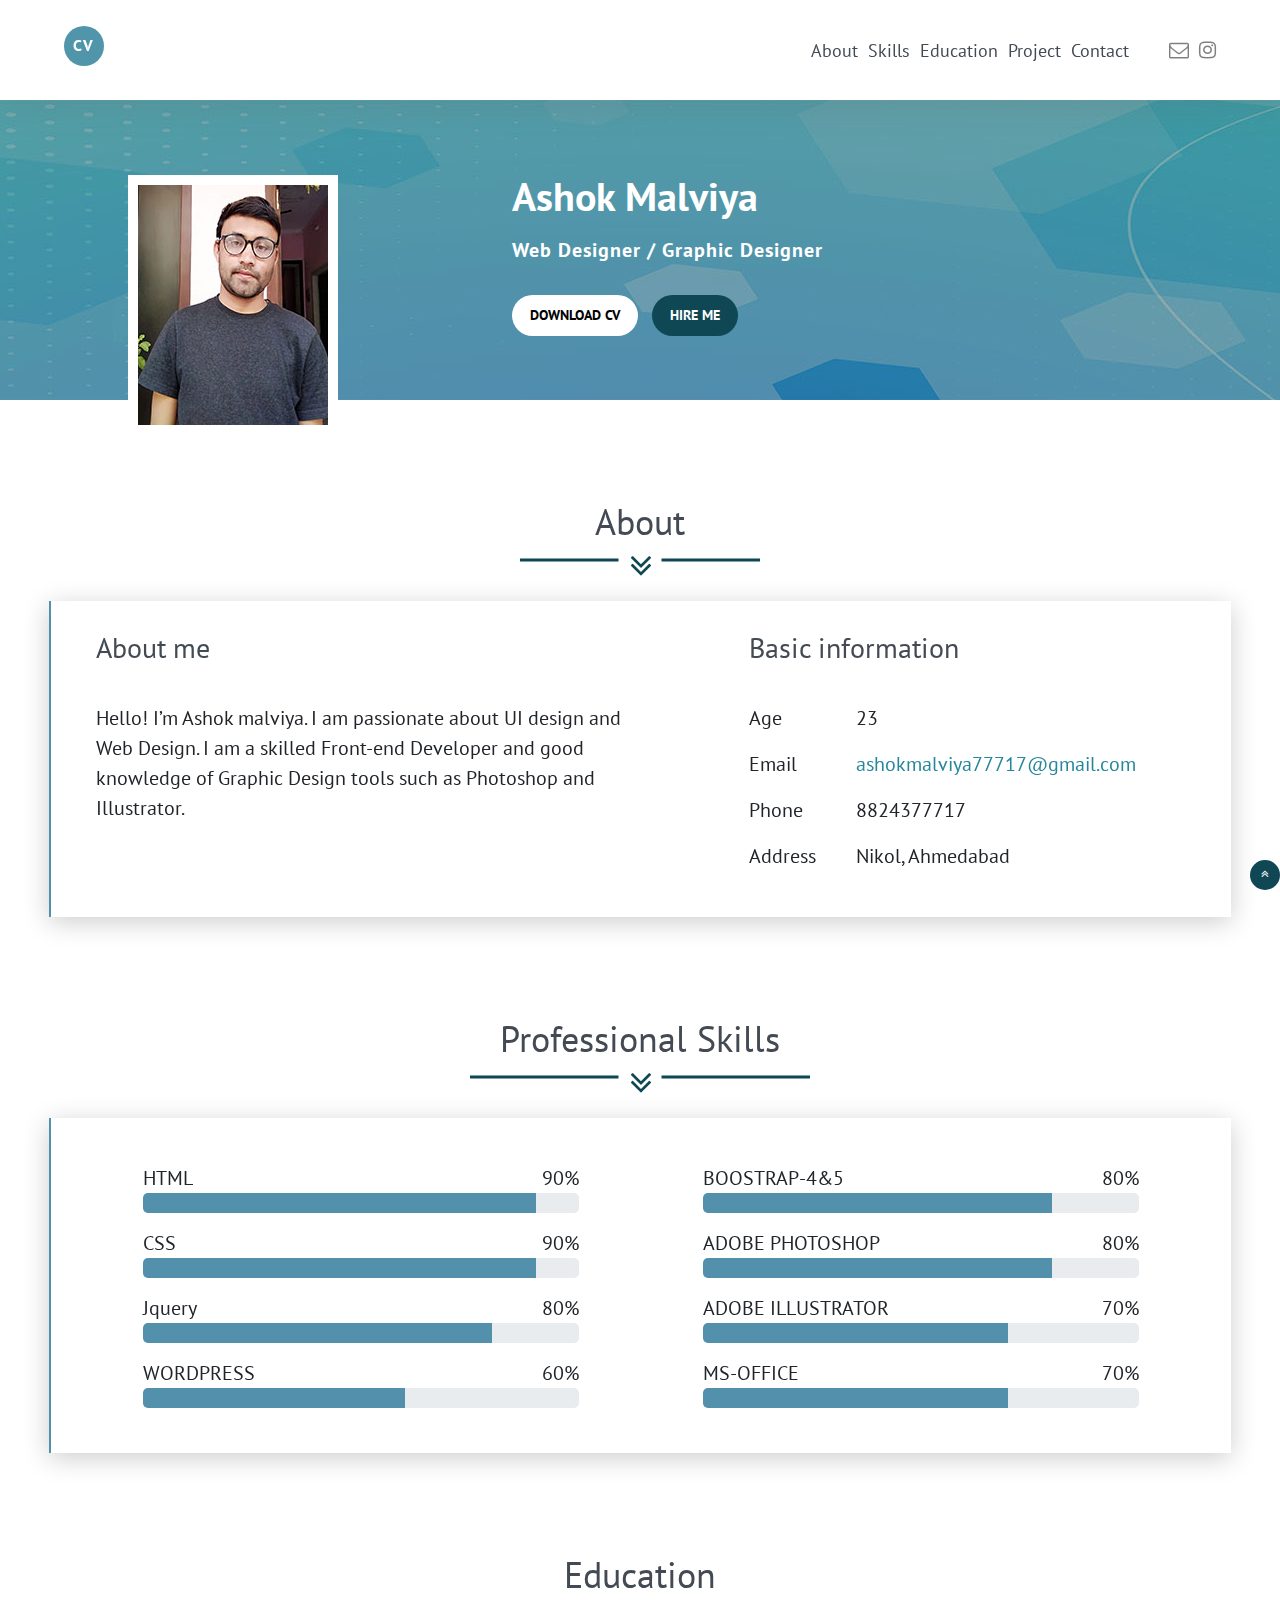
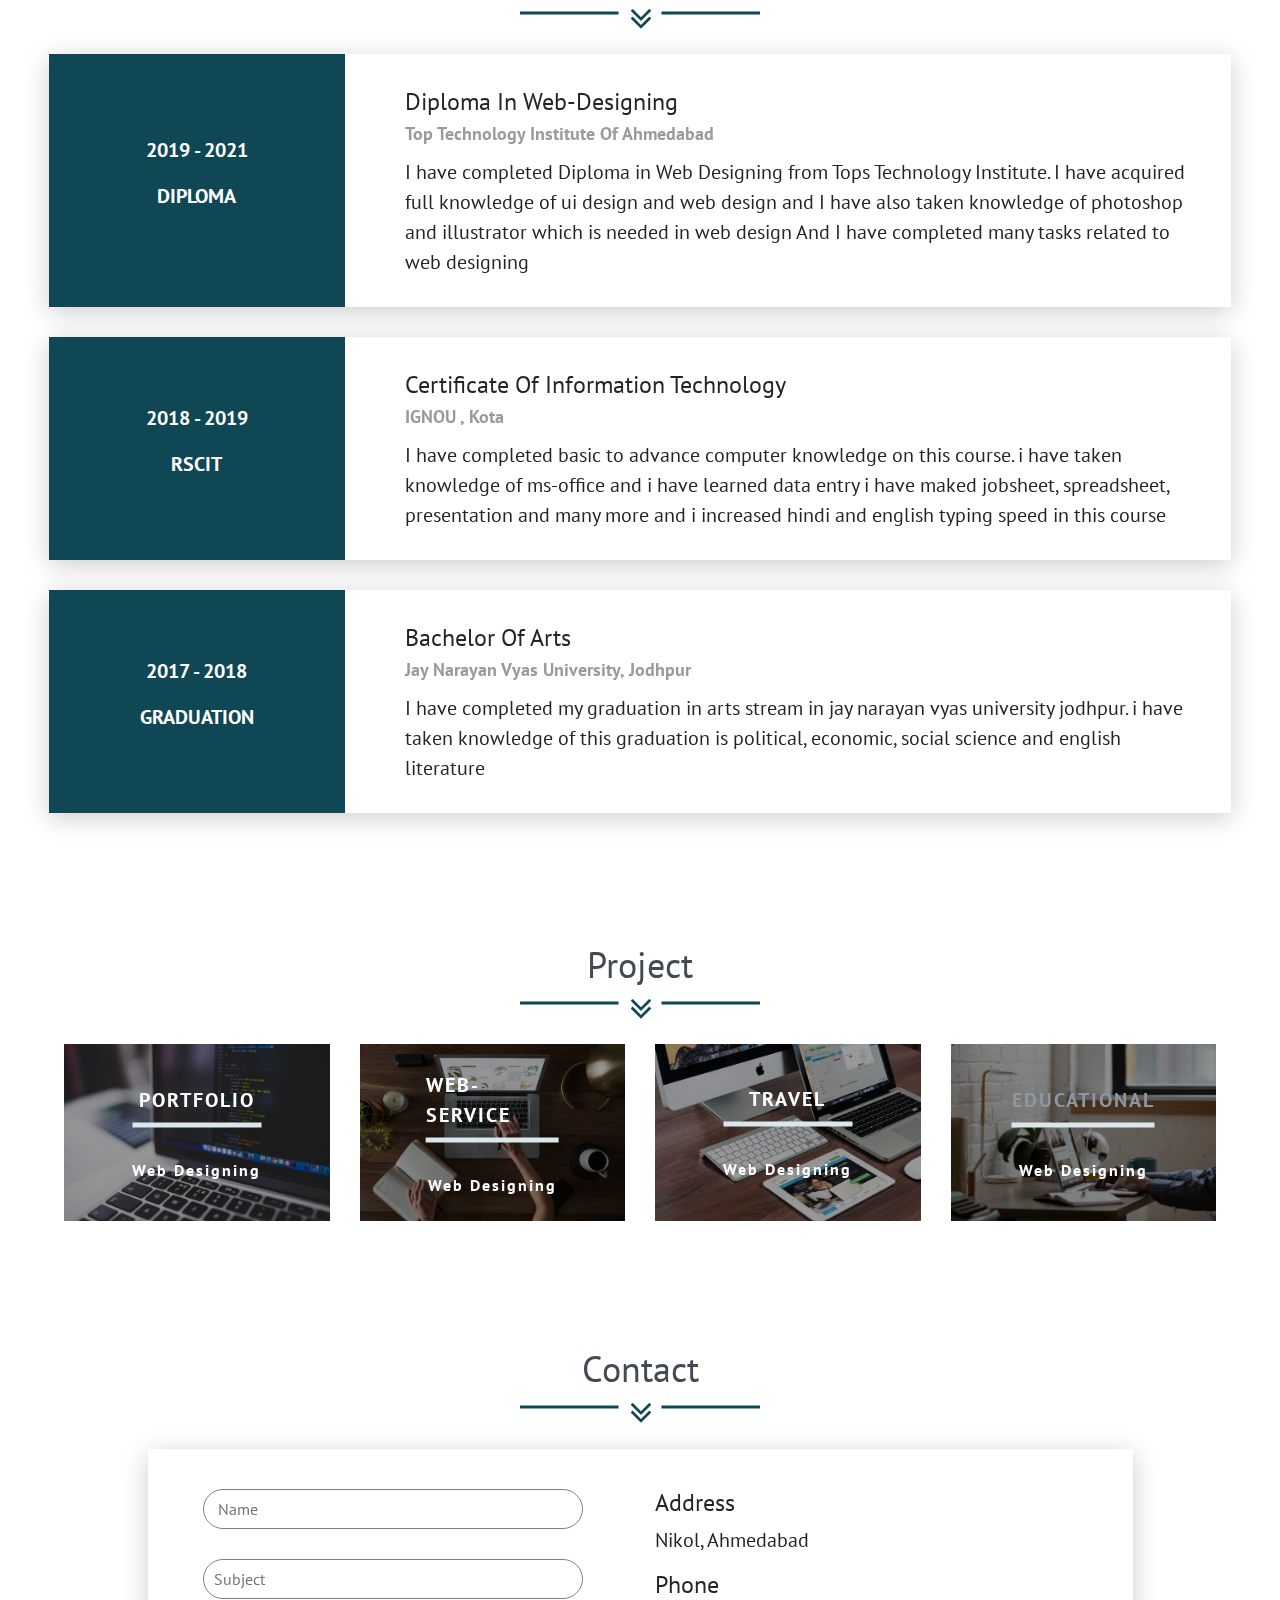
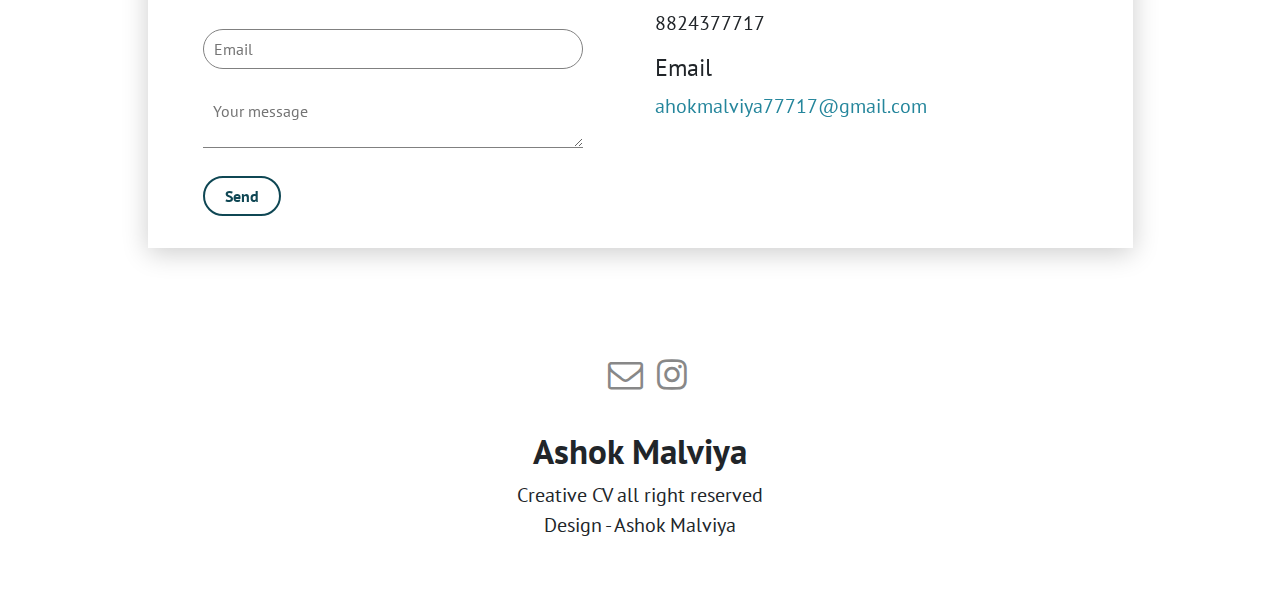
==== commit 11268a7f: "Update 27sep. 2021" ====
--- a/index.html
+++ b/index.html
@@ -45,18 +45,11 @@
 
 		$(window) .scroll(function(){
 	if ( $ (window) .scrollTop () >= 50 ) {
-		$(".nav-resume") .css("background-color", "rgb(219, 231, 234)")
+		$(".nav-resume") .css("background-color", "white")
 		 .css("z-index", "999");
-		//  $(".navbar-menu .logo a span") .css("color", "white");
-		//   $(".navbar-menu .menu li a:hover") .css("color", "white");
-		//   $('.navbar-menu .menu li a') .mouseover(function() {
-  //   $(this) .css("color", "white")
-  // });
-
+	
 	} else {
-		$(".nav-resume") .css("background-color", "transparent");
-
-		
+		$(".nav-resume") .css("background-color", "transparent");	
 
 	}
 });
--- a/style.css
+++ b/style.css
@@ -23,6 +23,7 @@
 .nav-resume{
     position: fixed !important;
    top: 0;
+   box-shadow: rgba(100, 100, 111, 0.2) 0px 7px 29px 0px;
 }
 
 /* Scroll bottome to top ------------------------------*/
@@ -94,6 +95,7 @@
   align-items: center;
   position: absolute;
   right: 50px;
+  top: 18px;
 
 }
 
@@ -225,7 +227,6 @@
    margin-top: 100px;
     /* border-top-left-radius: 15px;
     border-top-right-radius: 15px; */
-    background-color: white;
 }
 
 .head-section{
@@ -236,6 +237,7 @@
 	width: 100%;
 	background-position: center;
 	position: relative;
+    z-index: -1;
 	/* border-top-left-radius: 10px;
 	border-top-right-radius: 10px; */
 }
@@ -950,6 +952,8 @@
     right: 0;
     opacity: 1;
     pointer-events:auto;
+    z-index: 999;
+    top:95px;
 }
 
 
@@ -1045,11 +1049,6 @@
     height: 100px;
 }
 
-body {
-    
-    background-color:white !important	;
-}
-
 
 .contact a.contact-send {
   
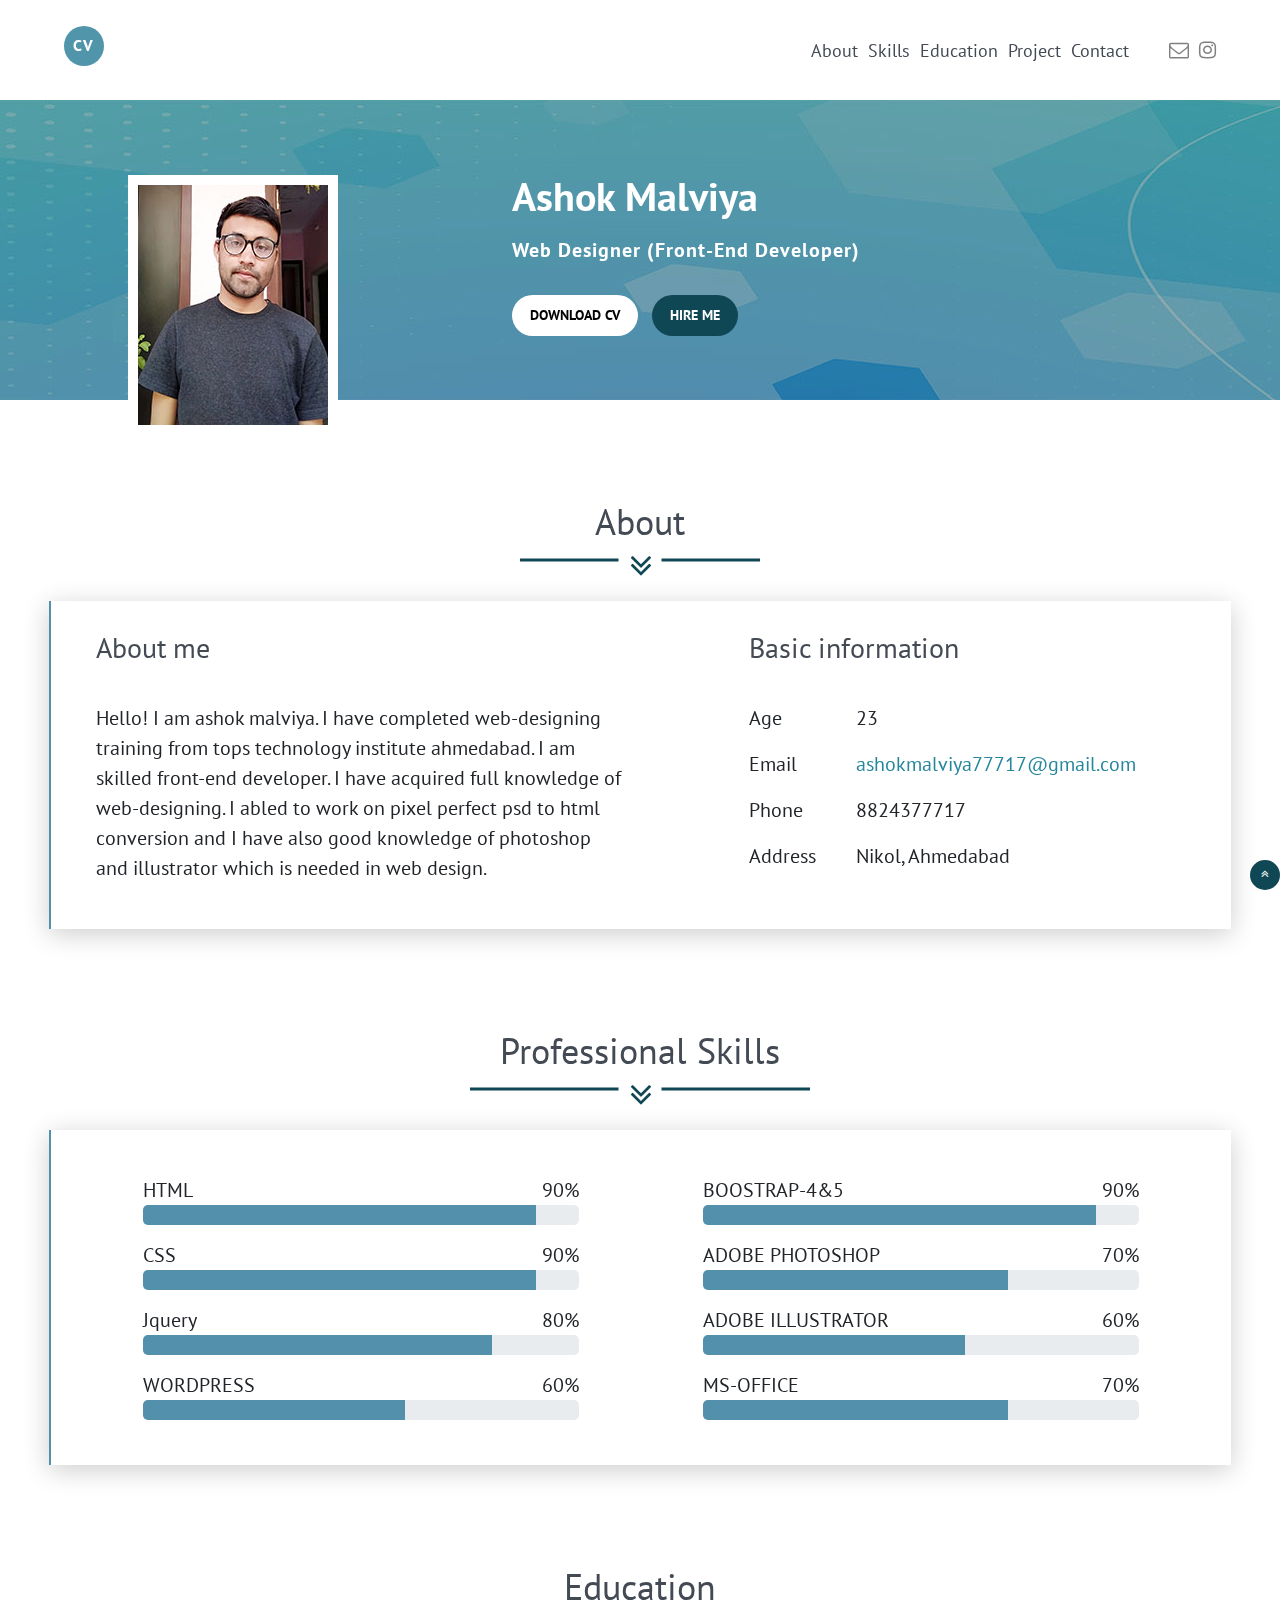
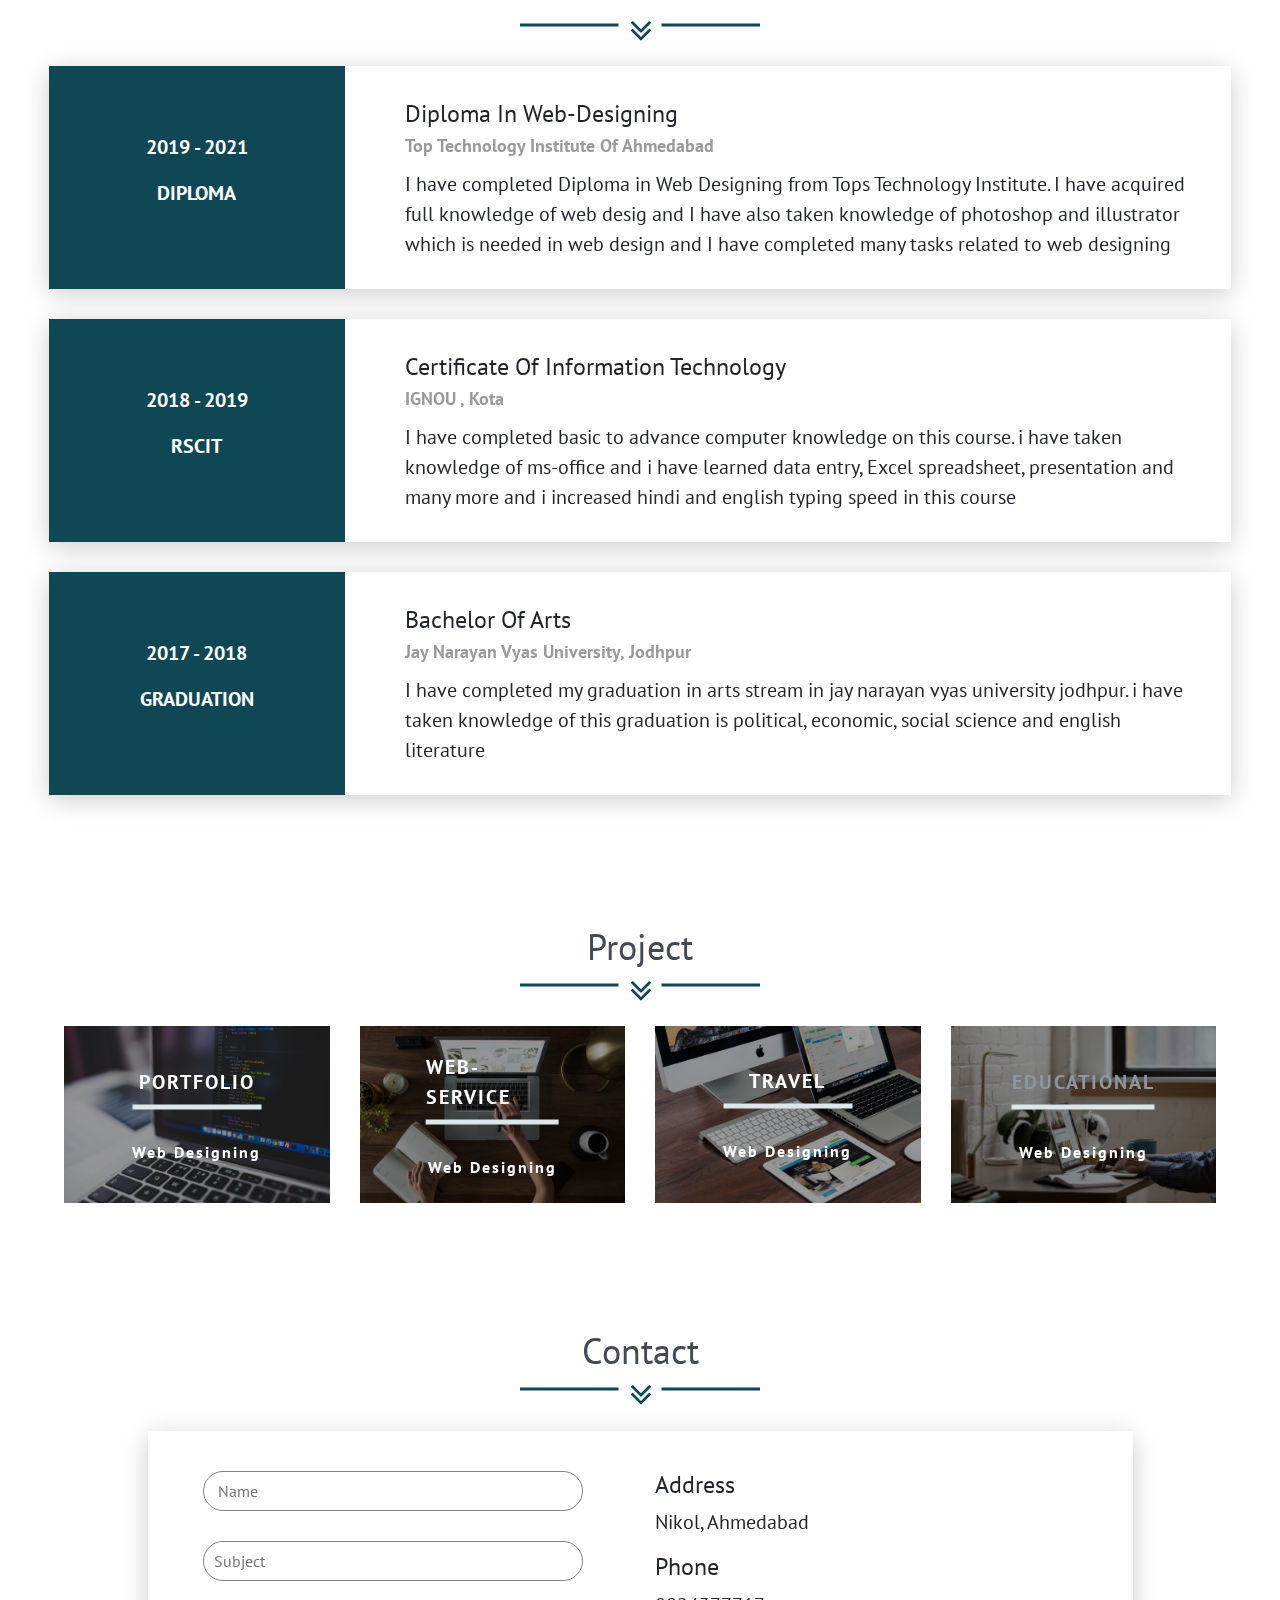
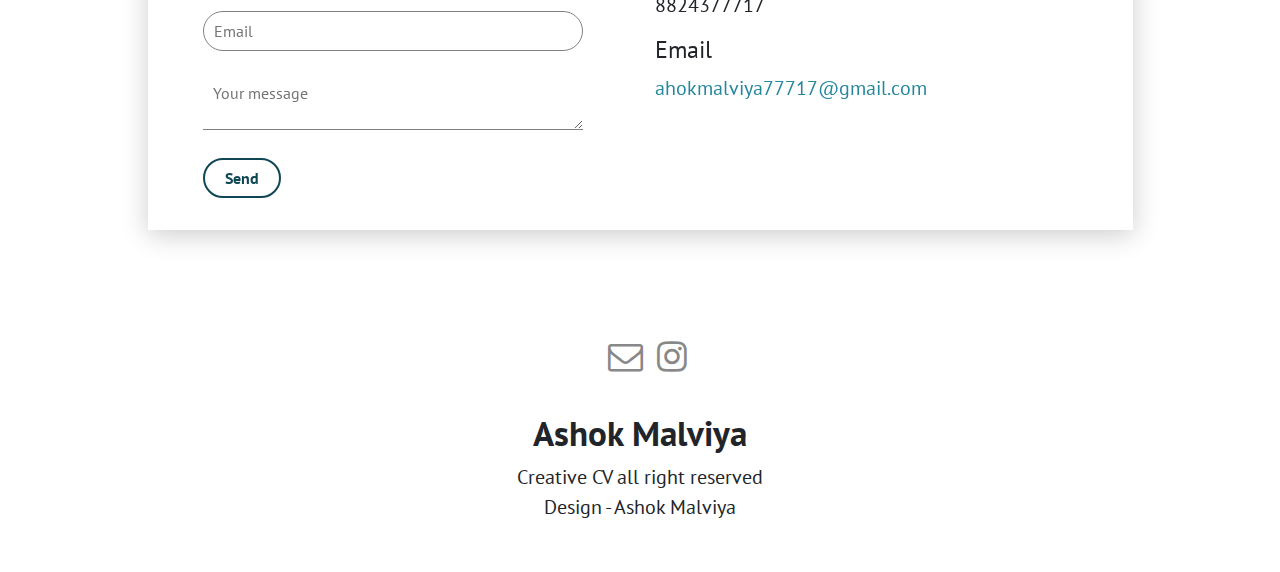
==== commit d46b7390: "Update(10oct2021)" ====
--- a/index.html
+++ b/index.html
@@ -78,7 +78,7 @@
 		<div class="social-icon animate__animated animate__fadeInRight">
 	<a href="mailto:ashokmalviya77717@gmail.com"
 	 target="_blank"><i class="fa fa-envelope-o" aria-hidden="true"></i></a>
-<a href="https://www.instagram.com/_akii_malviya_/" target="_blank"><i class="fa fa-instagram" aria-hidden="true"></i></i></a>
+<a href="https://www.instagram.com/itsakiimalviya/" target="_blank"><i class="fa fa-instagram" aria-hidden="true"></i></i></a>
 		</div>
 	</div>
 </header>
@@ -90,9 +90,9 @@
 		</div>
 		<div class="text-box">	
             <h1 class=" animate__animated animate__lightSpeedInRight">Ashok Malviya</h1>
-            <p class=" animate__animated  animate__fadeInRight">Web designer / Graphic designer</p>
+            <p class=" animate__animated  animate__fadeInRight">Web designer (Front-end developer)</p>
           <a href="Resume.pdf" target="_blank"
-          class=" animate__animated animate__zoomIn">download cv</a>
+          class=" animate__animated animate__zoomIn" download="">download cv</a>
             <a href="#contact" class="animate__animated animate__zoomIn">hire me</a>
 		 </div>
 	</div>
@@ -106,7 +106,7 @@
 	<div class="row  animate__animated ">
 		<div class="col-lg-6 ">
 			<h3>About me</h3>
-			<p>	Hello! I’m Ashok malviya. I am passionate about UI design and Web Design. I am a skilled Front-end Developer and good knowledge of Graphic Design tools such as Photoshop and Illustrator.</p>
+			<p>	Hello! I am ashok malviya. I have completed web-designing training from tops technology institute ahmedabad. I am skilled front-end developer. I have acquired full knowledge of web-designing. I abled to work on pixel perfect psd to html conversion and I have also good knowledge of photoshop and illustrator which is needed in web design.</p>
 		</div>
    <div class="col-lg-5  offset-lg-1">
 <h3>Basic information</h3>
@@ -173,14 +173,14 @@
     <div class="proggrss">
            		<div class="pro-text">
            			<p>BOOSTRAP-4&5</p>
-           			<p>80%</p>
+           			<p>90%</p>
            		</div>
            		<div class="bar"></div>
            	</div>
            	<div class="proggrss">
            		<div class="pro-text">
            			<p>ADOBE PHOTOSHOP</p>
-           			<p>80%</p>
+           			<p>70%</p>
            		</div>
            		<div class="bar"></div>
            	</div>
@@ -188,7 +188,7 @@
            	<div class="proggrss">
            		<div class="pro-text">
            			<p>ADOBE ILLUSTRATOR</p>
-           			<p>70%</p>
+           			<p>60%</p>
            		</div>
            		<div class="bar"></div>
            	</div>
@@ -218,7 +218,7 @@
 			<div class="col-md-9 box-right">
 				<p>Diploma in Web-designing</p>
 				<p>Top Technology institute of Ahmedabad</p>
-				<p>I have completed Diploma in Web Designing from Tops Technology Institute. I have acquired full knowledge of ui design and web design and I have also taken knowledge of photoshop and illustrator which is needed in web design And I have completed many tasks related to web designing</p>
+				<p>I have completed Diploma in Web Designing from Tops Technology Institute. I have acquired full knowledge of web desig and I have also taken knowledge of photoshop and illustrator which is needed in web design and I have completed many tasks related to web designing</p>
 			</div>
 		</div>
 		<div class="row">
@@ -229,7 +229,7 @@
 			<div class="col-md-9 box-right">
 				<p>certificate of information technology</p>
 				<p>IGNOU , Kota</p>
-				<p>I have completed basic to advance computer knowledge on this course. i have taken knowledge of ms-office and i have learned data entry i have maked jobsheet, spreadsheet, presentation and many more and i increased hindi and english typing speed in this course</p>
+				<p>I have completed basic to advance computer knowledge on this course. i have taken knowledge of ms-office and i have learned data entry, Excel spreadsheet, presentation and many more and i increased hindi and english typing speed in this course</p>
 			</div>
 		</div>
 
--- a/style.css
+++ b/style.css
@@ -237,9 +237,10 @@
 	width: 100%;
 	background-position: center;
 	position: relative;
-    z-index: -1;
+   
 	/* border-top-left-radius: 10px;
 	border-top-right-radius: 10px; */
+
 }
 
 .head-section::before{
@@ -316,7 +317,7 @@
     font-weight: 600;
     display: inline-block;
      transition: 0.4s linear !important ;
-
+   
 }
 
 .head-section .text-box  a{   
@@ -332,7 +333,7 @@
 .head-section .text-box  a:hover{ 
   transform: translateY(-4px);
    display: inline-block;
-   transition: 0.4s linear !important ;
+   transition: 0.4s linear !importa;
 
 	}
 .head-section .text-box  a:hover:nth-of-type(2){   
@@ -483,15 +484,15 @@
 }
 
 .skills .right-bar .proggrss:nth-of-type(1) .bar::before{
-width: 80%;
+width: 90%;
 }
 
 .skills .right-bar .proggrss:nth-of-type(2) .bar::before{
-width: 80%;
+width: 70%;
 }
 
 .skills .right-bar .proggrss:nth-of-type(3) .bar::before{
-width: 70%;
+width: 60%;
 }
 
 .skills .right-bar .proggrss:nth-of-type(4) .bar::before{
@@ -969,6 +970,7 @@
     border-top-left-radius: initial;
     border-top-right-radius:initial;
 
+
 }
 
 .head-section::before{
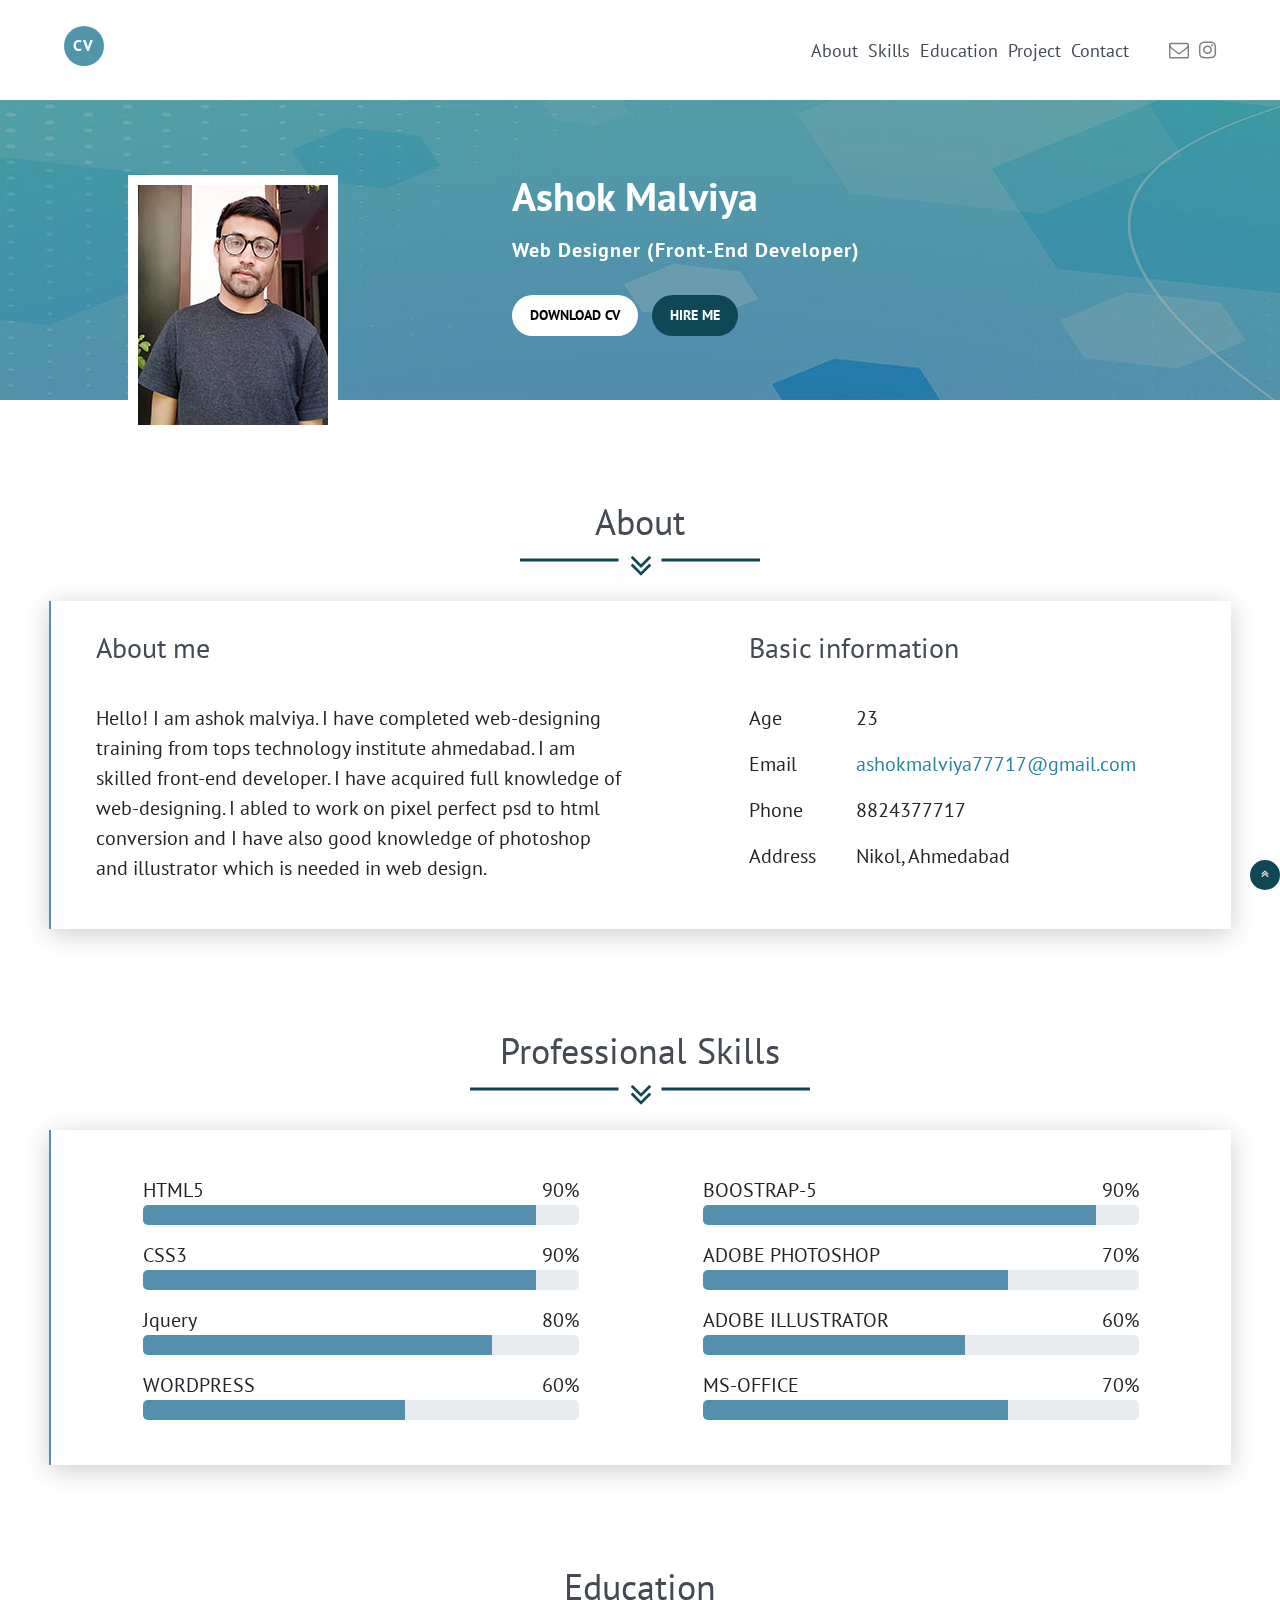
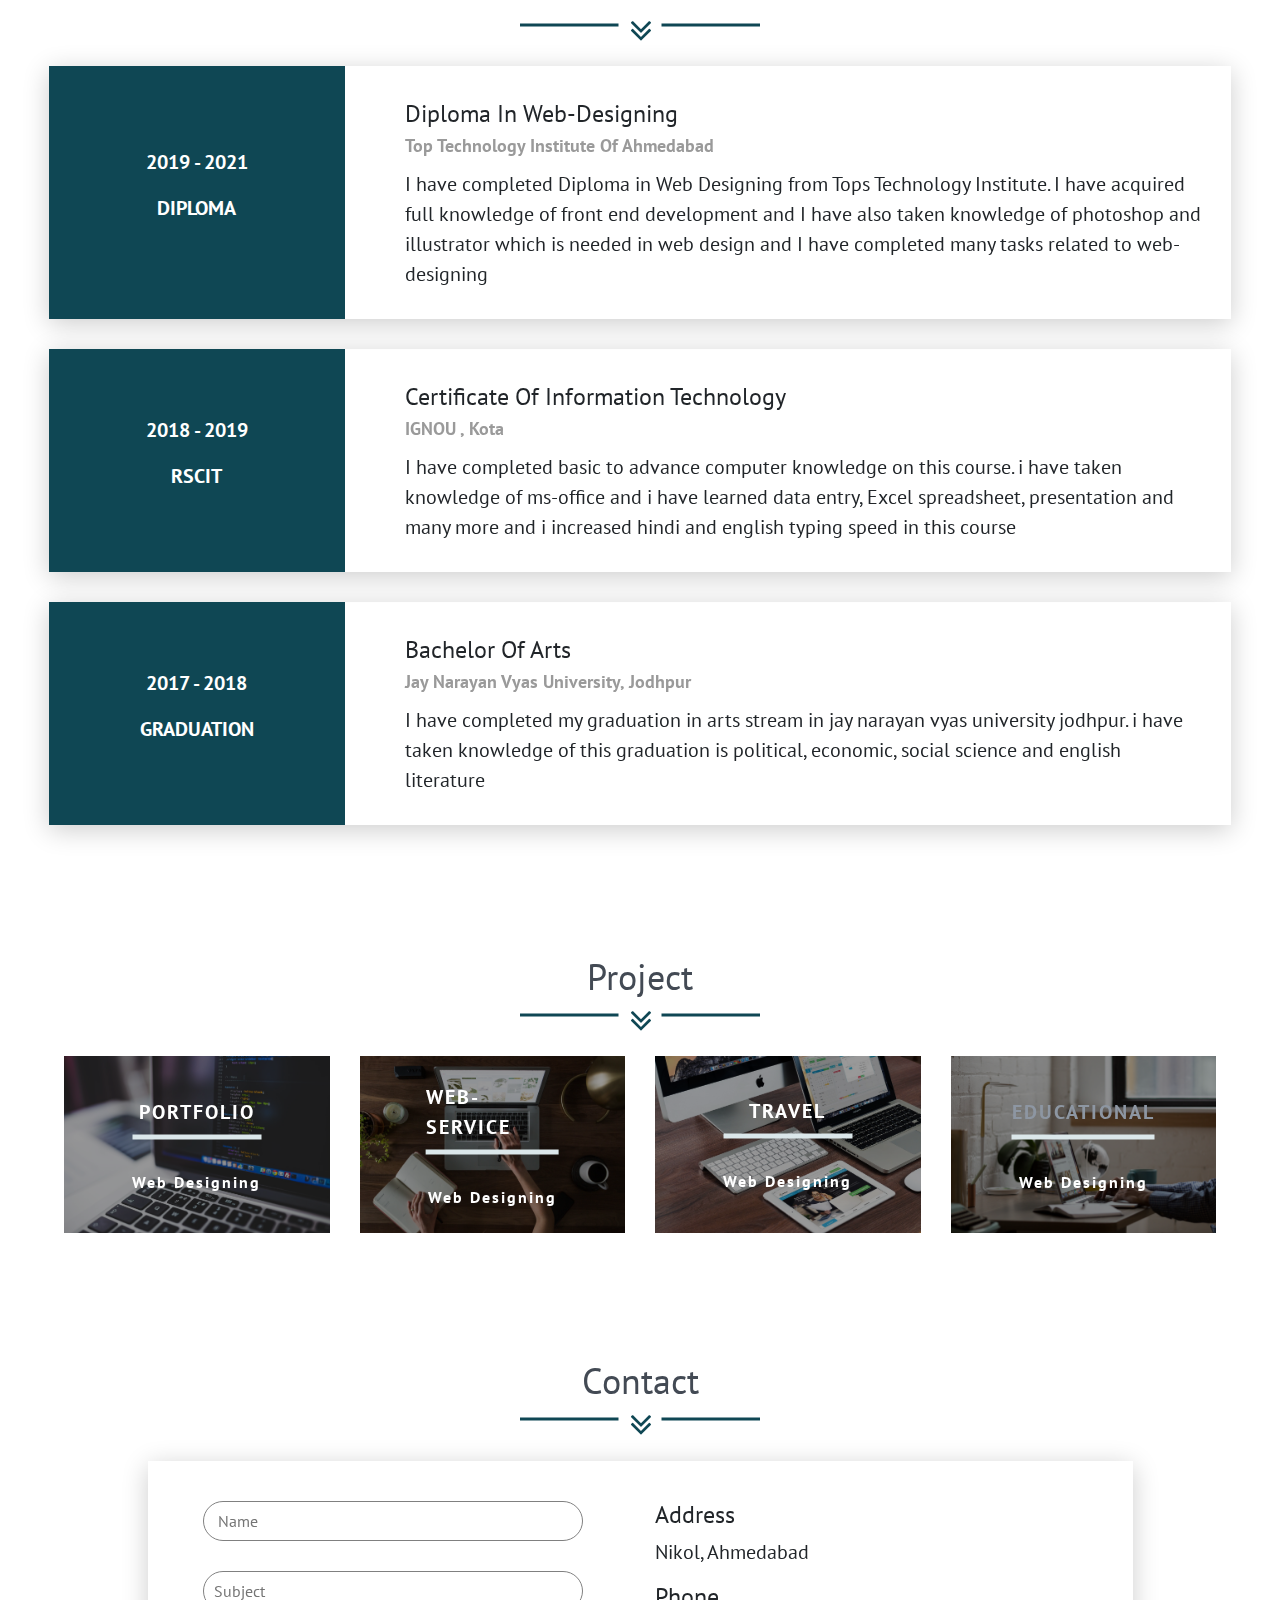
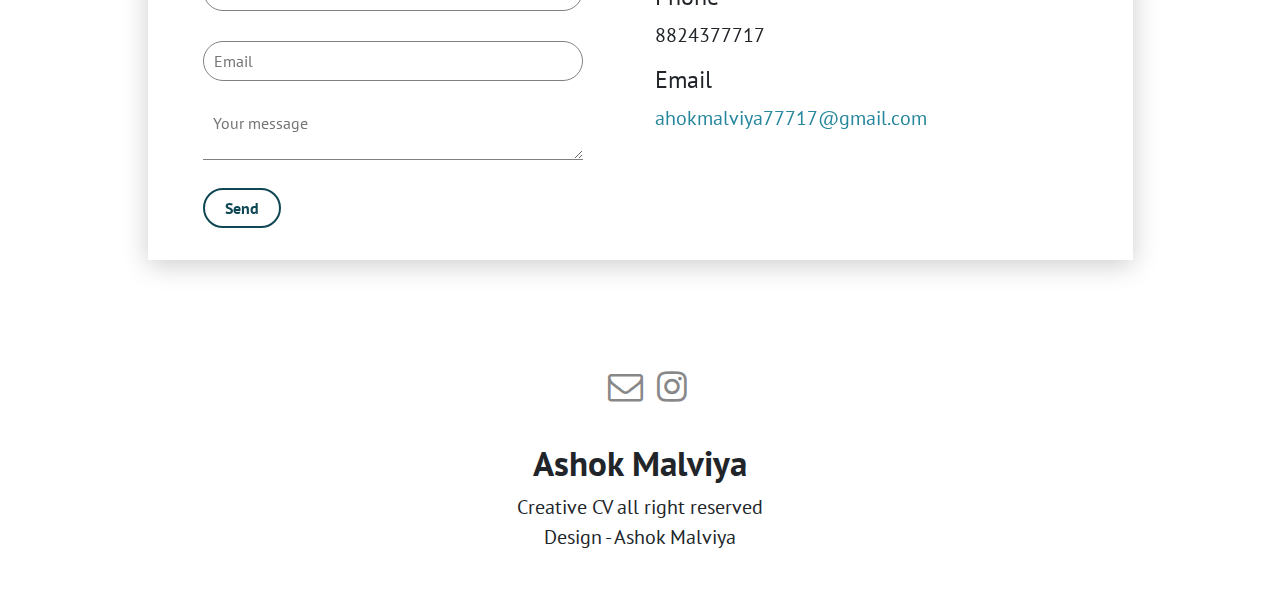
==== commit 2cc6e85a: "Update 10ct 2021" ====
--- a/index.html
+++ b/index.html
@@ -139,14 +139,14 @@
            <div class="col-sm-5 left-bar">
            	<div class="proggrss">
            		<div class="pro-text">
-           			<p>HTML</p>
+           			<p>HTML5</p>
            			<p>90%</p>
            		</div>
            		<div class="bar"></div>
            	</div>
            	<div class="proggrss">
            		<div class="pro-text">
-           			<p>CSS</p>
+           			<p>CSS3</p>
            			<p>90%</p>
            		</div>
            		<div class="bar"></div>
@@ -172,7 +172,7 @@
            <div class="col-sm-5   right-bar">
     <div class="proggrss">
            		<div class="pro-text">
-           			<p>BOOSTRAP-4&5</p>
+           			<p>BOOSTRAP-5</p>
            			<p>90%</p>
            		</div>
            		<div class="bar"></div>
@@ -218,7 +218,7 @@
 			<div class="col-md-9 box-right">
 				<p>Diploma in Web-designing</p>
 				<p>Top Technology institute of Ahmedabad</p>
-				<p>I have completed Diploma in Web Designing from Tops Technology Institute. I have acquired full knowledge of web desig and I have also taken knowledge of photoshop and illustrator which is needed in web design and I have completed many tasks related to web designing</p>
+				<p>I have completed Diploma in Web Designing from Tops Technology Institute. I have acquired full knowledge of front end development and I have also taken knowledge of photoshop and illustrator which is needed in web design and I have completed many tasks related to web-designing</p>
 			</div>
 		</div>
 		<div class="row">
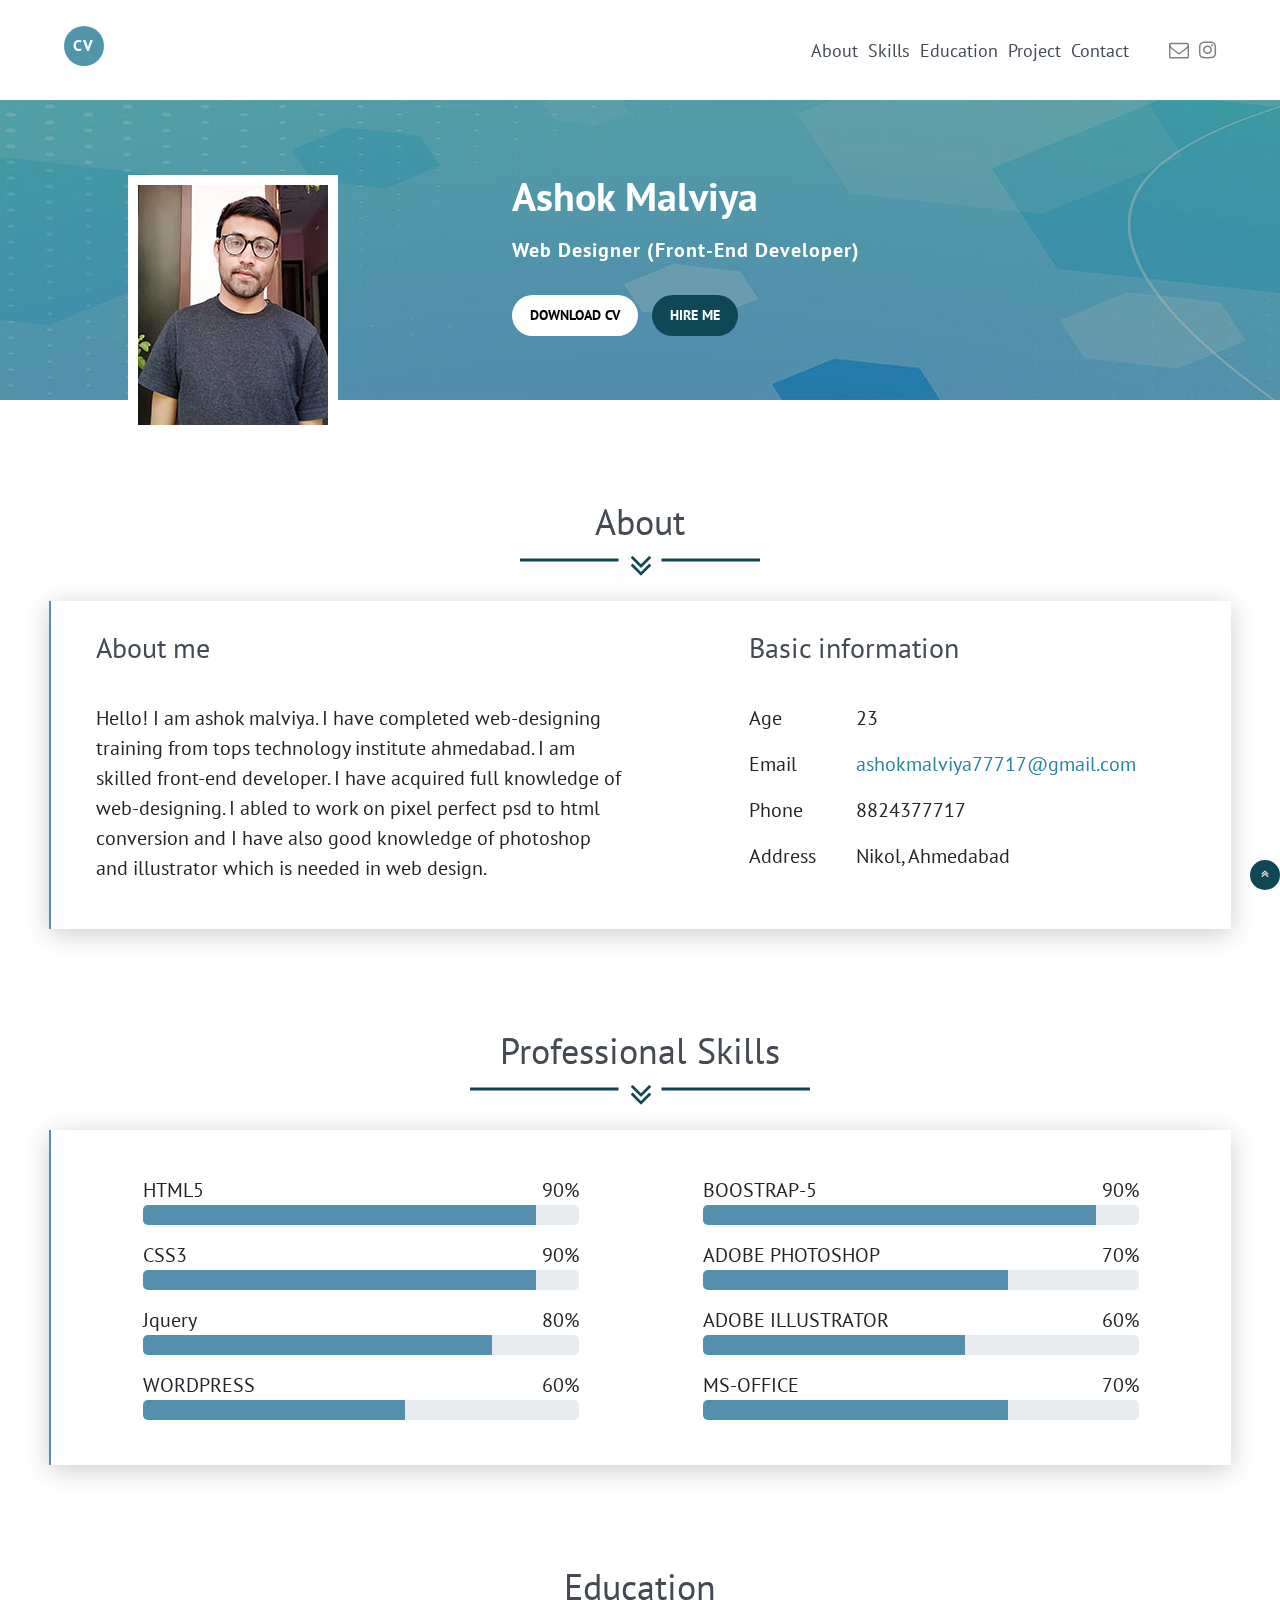
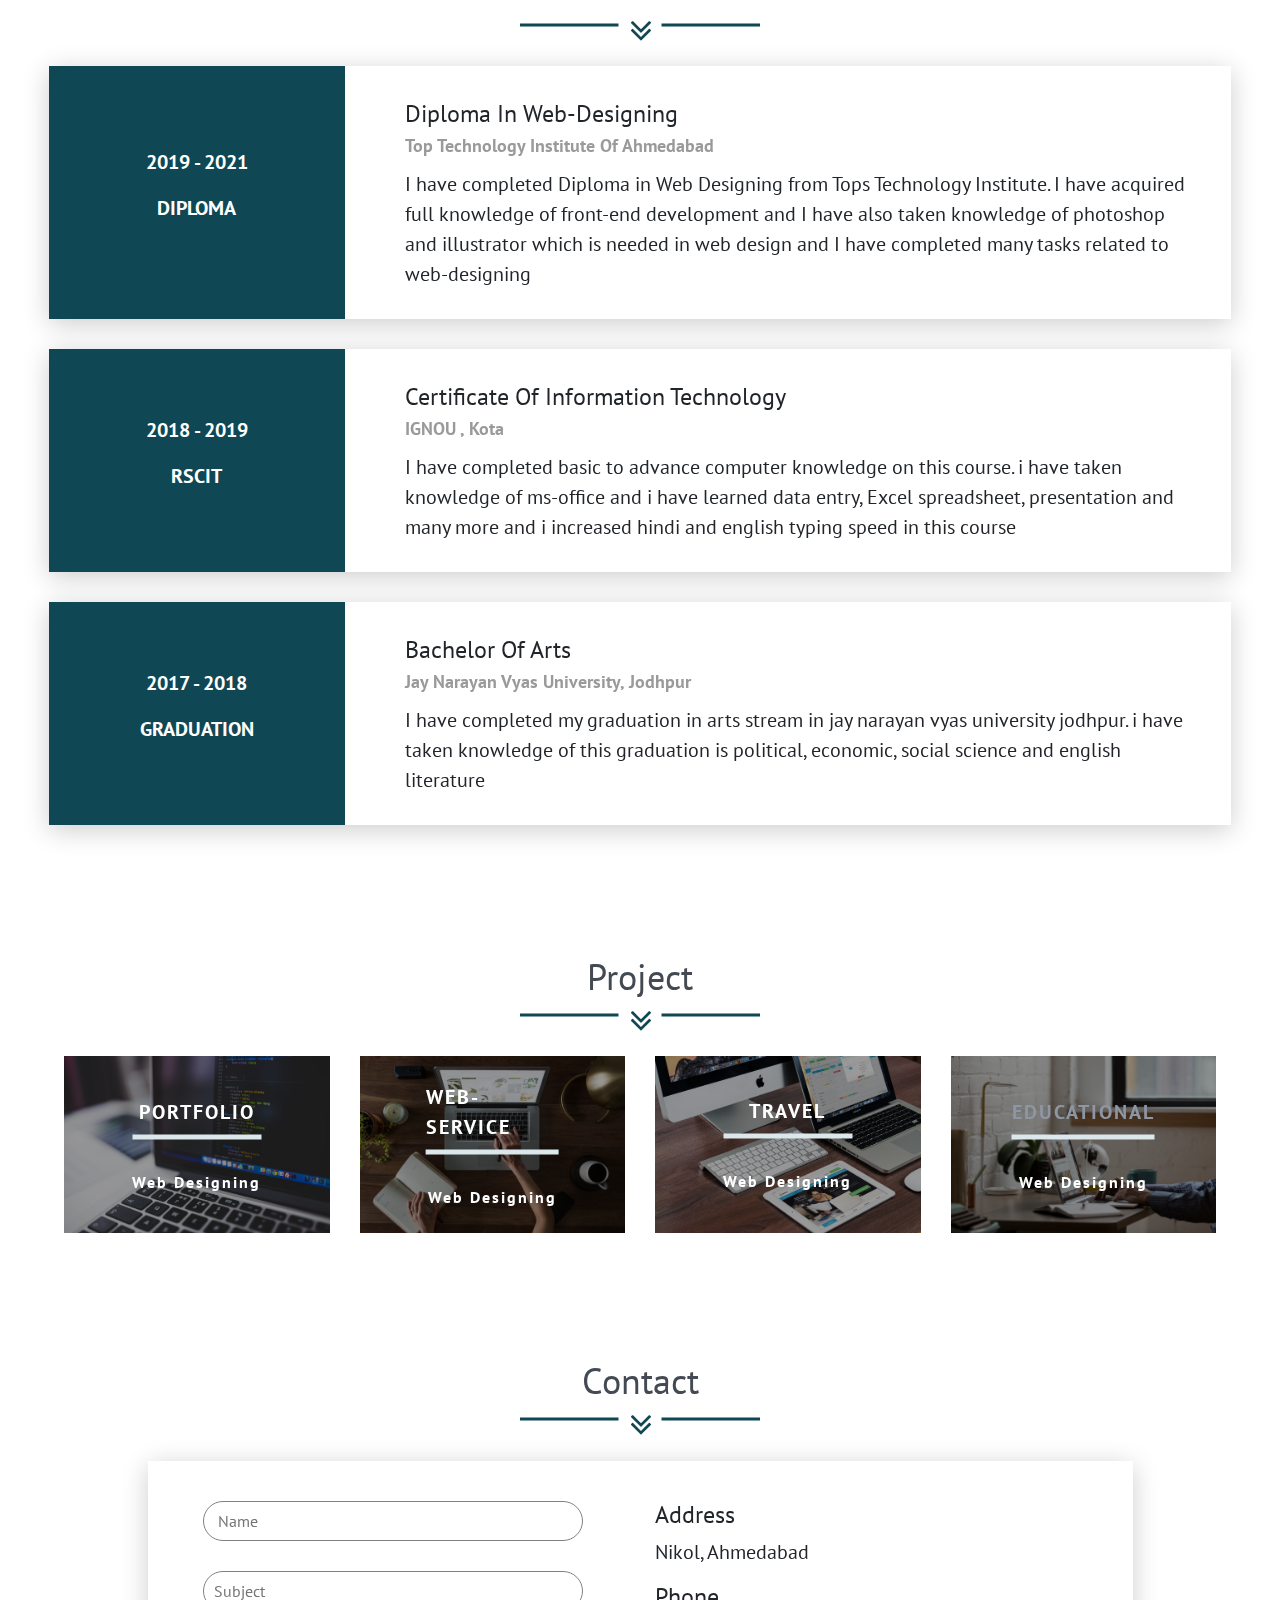
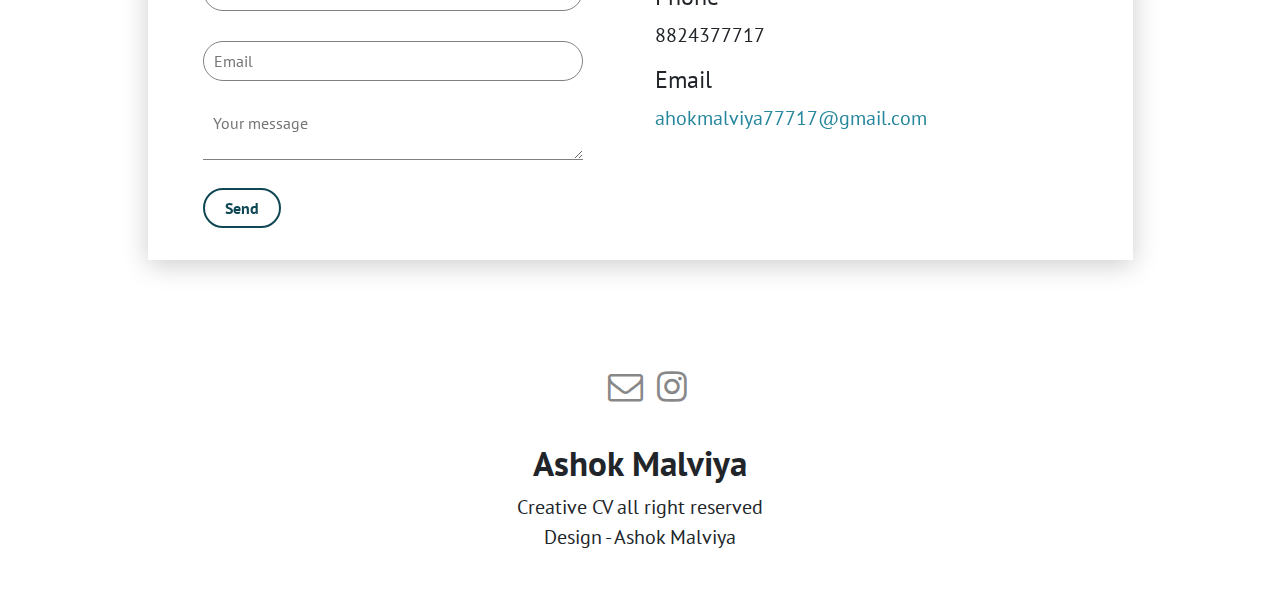
==== commit 1e1ae5d0: "Updated 10ct 2021" ====
--- a/index.html
+++ b/index.html
@@ -218,7 +218,7 @@
 			<div class="col-md-9 box-right">
 				<p>Diploma in Web-designing</p>
 				<p>Top Technology institute of Ahmedabad</p>
-				<p>I have completed Diploma in Web Designing from Tops Technology Institute. I have acquired full knowledge of front end development and I have also taken knowledge of photoshop and illustrator which is needed in web design and I have completed many tasks related to web-designing</p>
+				<p>I have completed Diploma in Web Designing from Tops Technology Institute. I have acquired full knowledge of front-end development and I have also taken knowledge of photoshop and illustrator which is needed in web design and I have completed many tasks related to web-designing</p>
 			</div>
 		</div>
 		<div class="row">
@@ -340,7 +340,7 @@
 	<a href="mailto:ashokmalviya77717@gmail.com" >
 			<i class="fa fa-envelope-o" aria-hidden="true"></i>
 			</a>
-<a href="https://www.instagram.com/_akii_malviya_/" target="_blank">
+<a href="https://www.instagram.com/itsakiimalviya/" target="_blank">
 			<i class="fa fa-instagram" aria-hidden="true"></i>
 			</a>
 		</div>
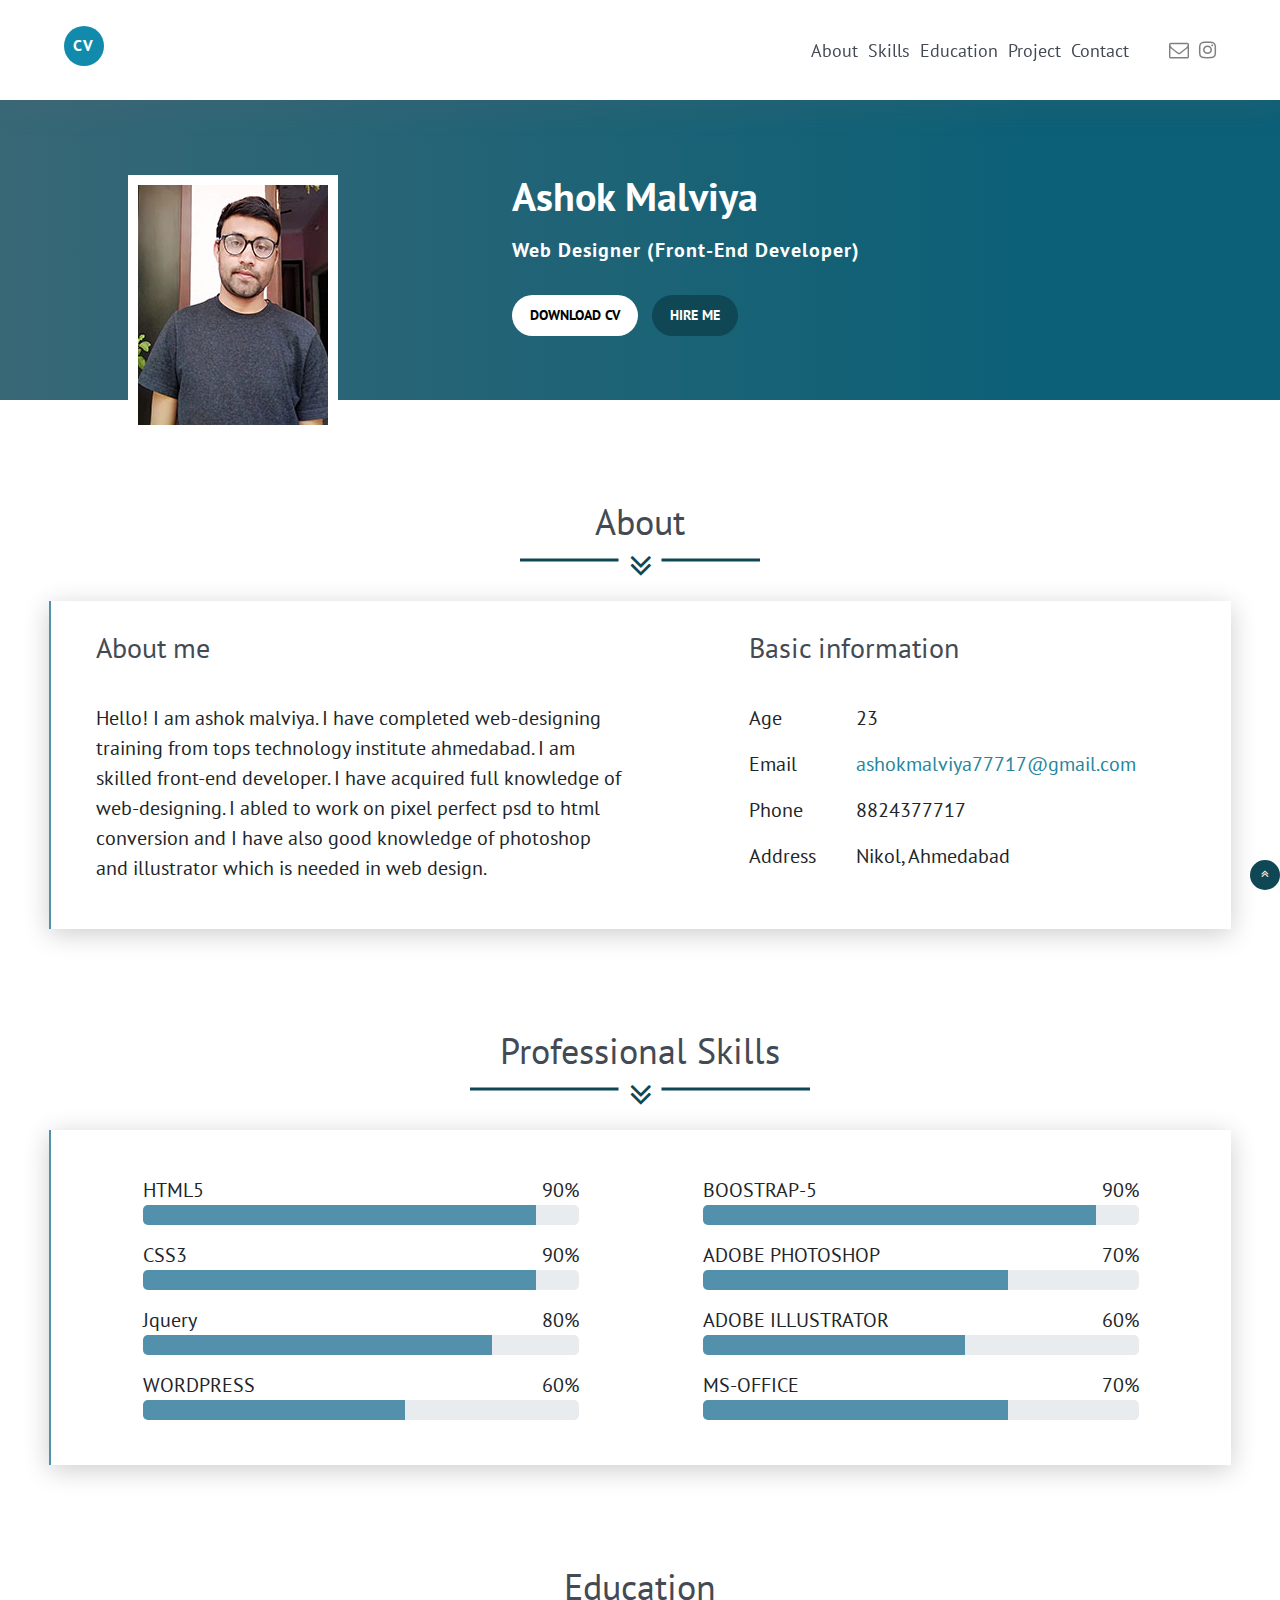
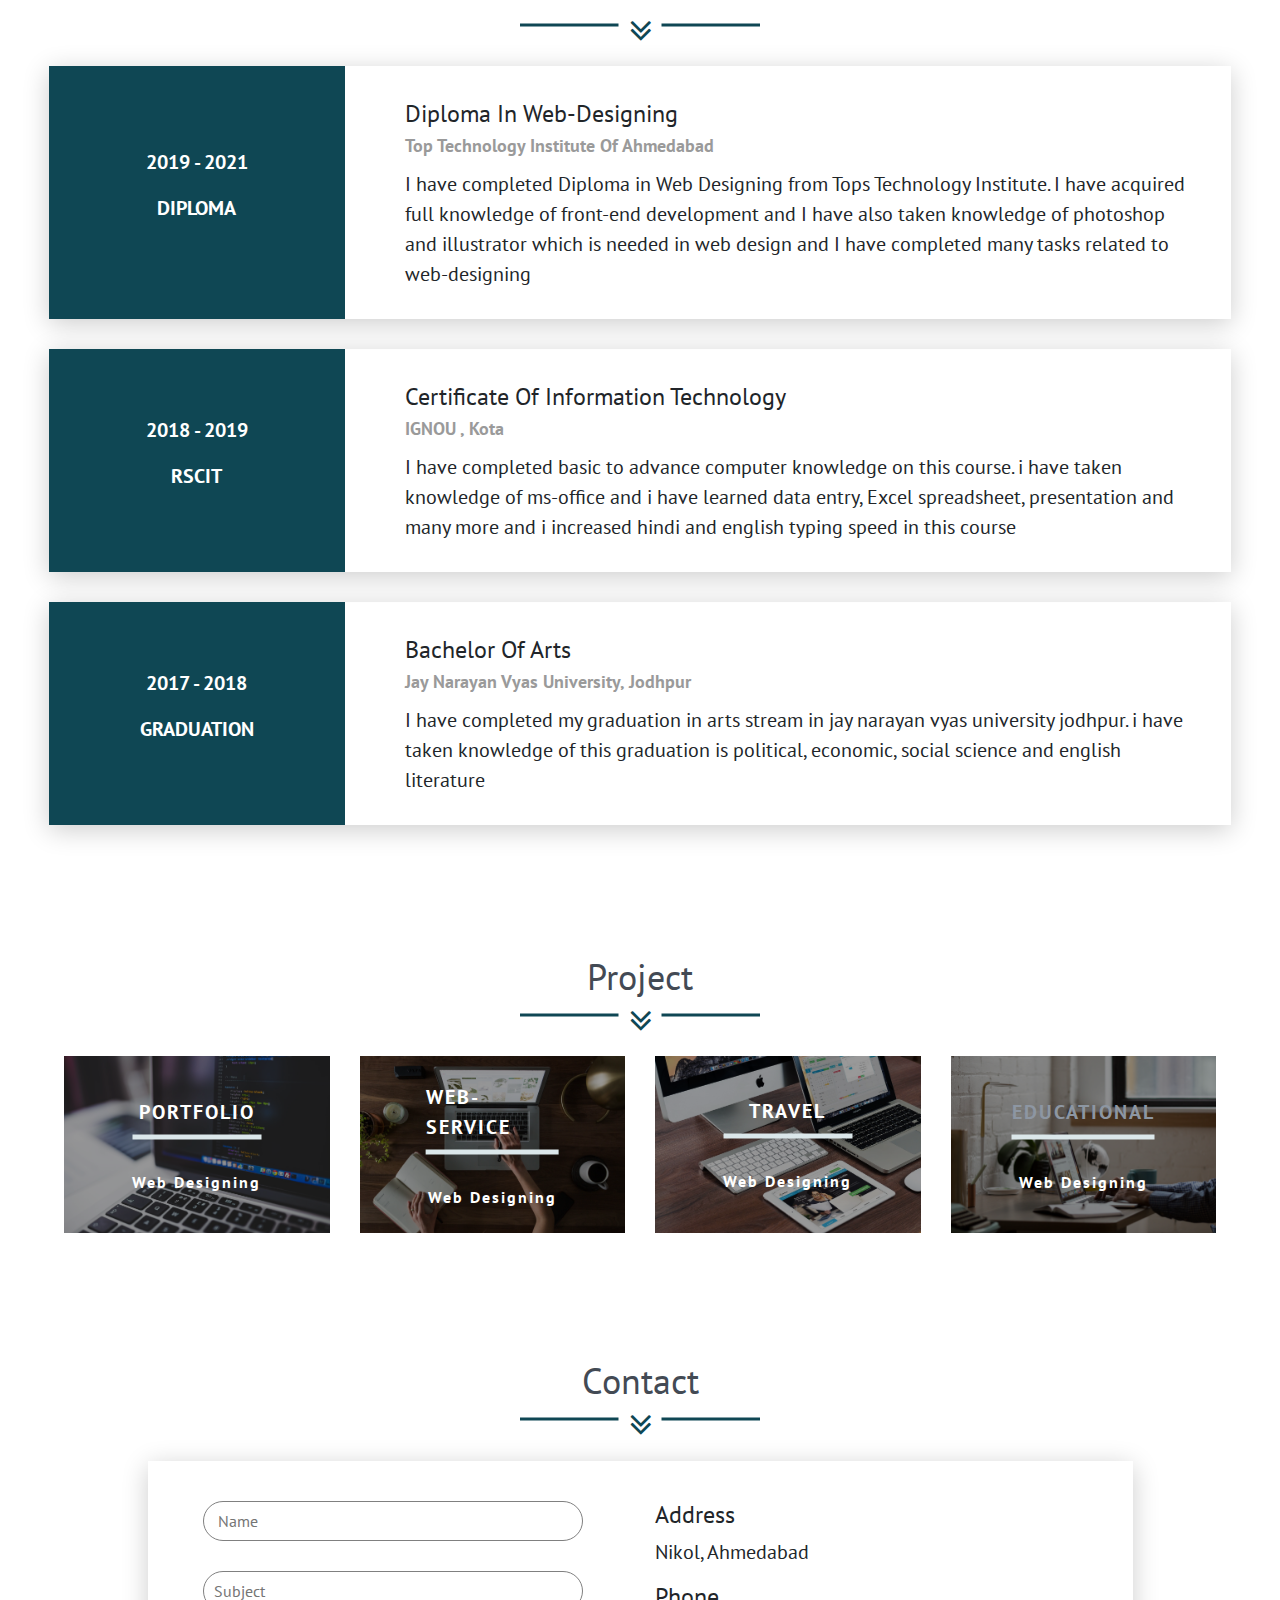
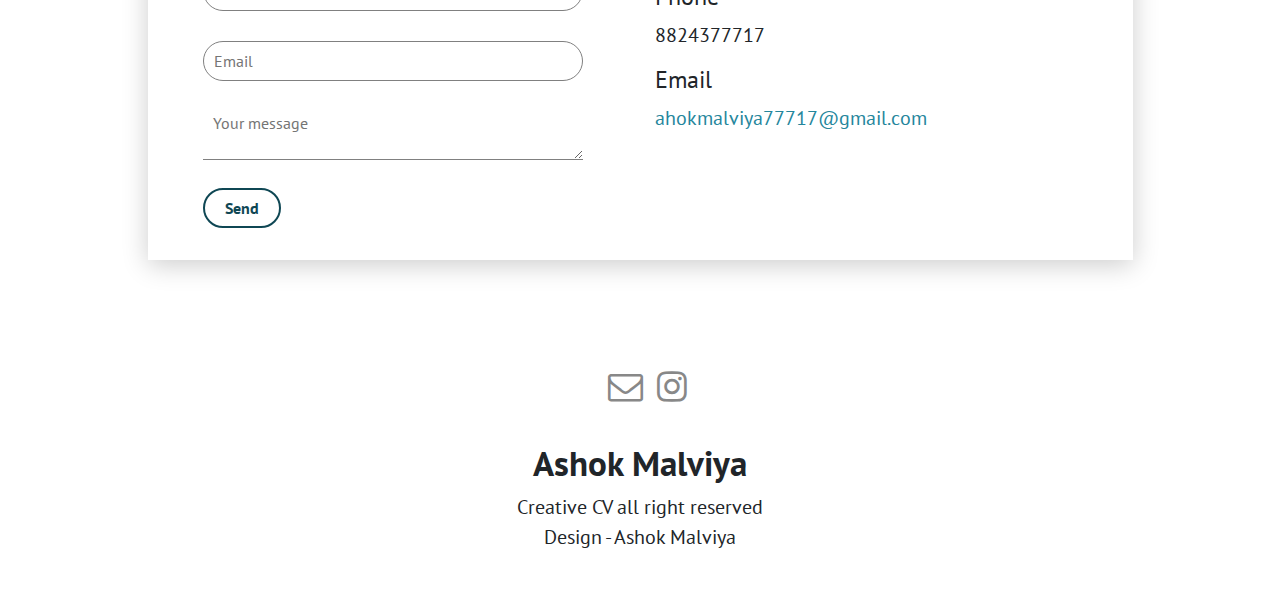
==== commit be7873e3: "Update 10oct2021" ====
--- a/index.html
+++ b/index.html
@@ -53,6 +53,7 @@
 
 	}
 });
+		
     });
 	
 </script> 
--- a/style.css
+++ b/style.css
@@ -19,6 +19,8 @@
 	
     font-family: 'PT Sans', sans-serif;
 }
+
+
 
 .nav-resume{
     position: fixed !important;
@@ -54,6 +56,7 @@
 	top: 0;
 	width: 100%;
   height: 100px;  
+  z-index: 999;
 }
 
 header .wrapper {
@@ -76,7 +79,7 @@
     display: inline-block;
     width: 40px;
     height: 40px;
-    background-color:#5095a9;
+    background-color:#128aab;
     display: flex;
     justify-content: center;
     align-items: center;
@@ -178,6 +181,7 @@
 	display: flex;
 	margin: 0;
 	padding: 0;
+    z-index: 999 !important;
 }
 header .wrapper .menu li{    
 	
@@ -230,13 +234,16 @@
 }
 
 .head-section{
-	background-image: url('image/Background.jpg');
+	/* background-image: url('image/Background.jpg'); */
+    background: #5095a9;
+background: linear-gradient(90deg,#5095a9 0%, #128aab 80%);
 	background-repeat: no-repeat;
 	background-size: cover;
 	height: 300px;
 	width: 100%;
 	background-position: center;
 	position: relative;
+    /* z-index: -1; */
    
 	/* border-top-left-radius: 10px;
 	border-top-right-radius: 10px; */
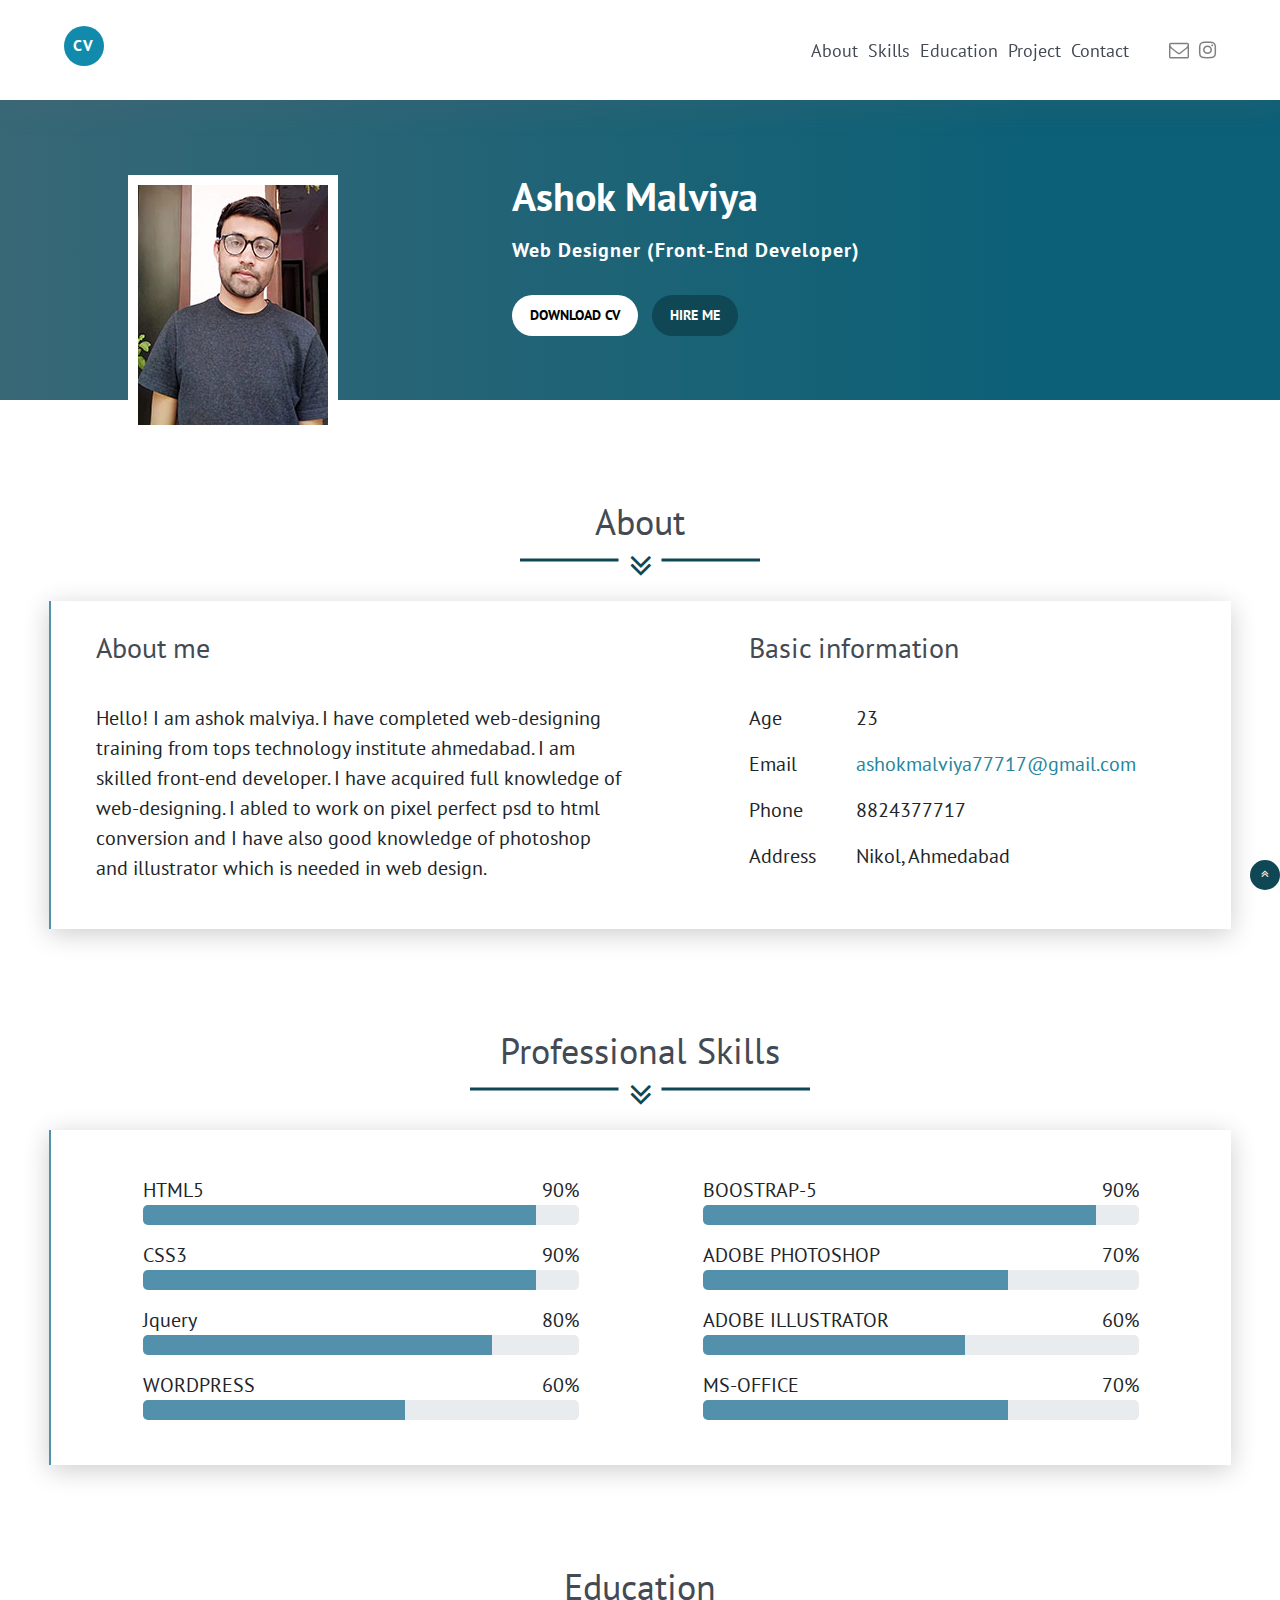
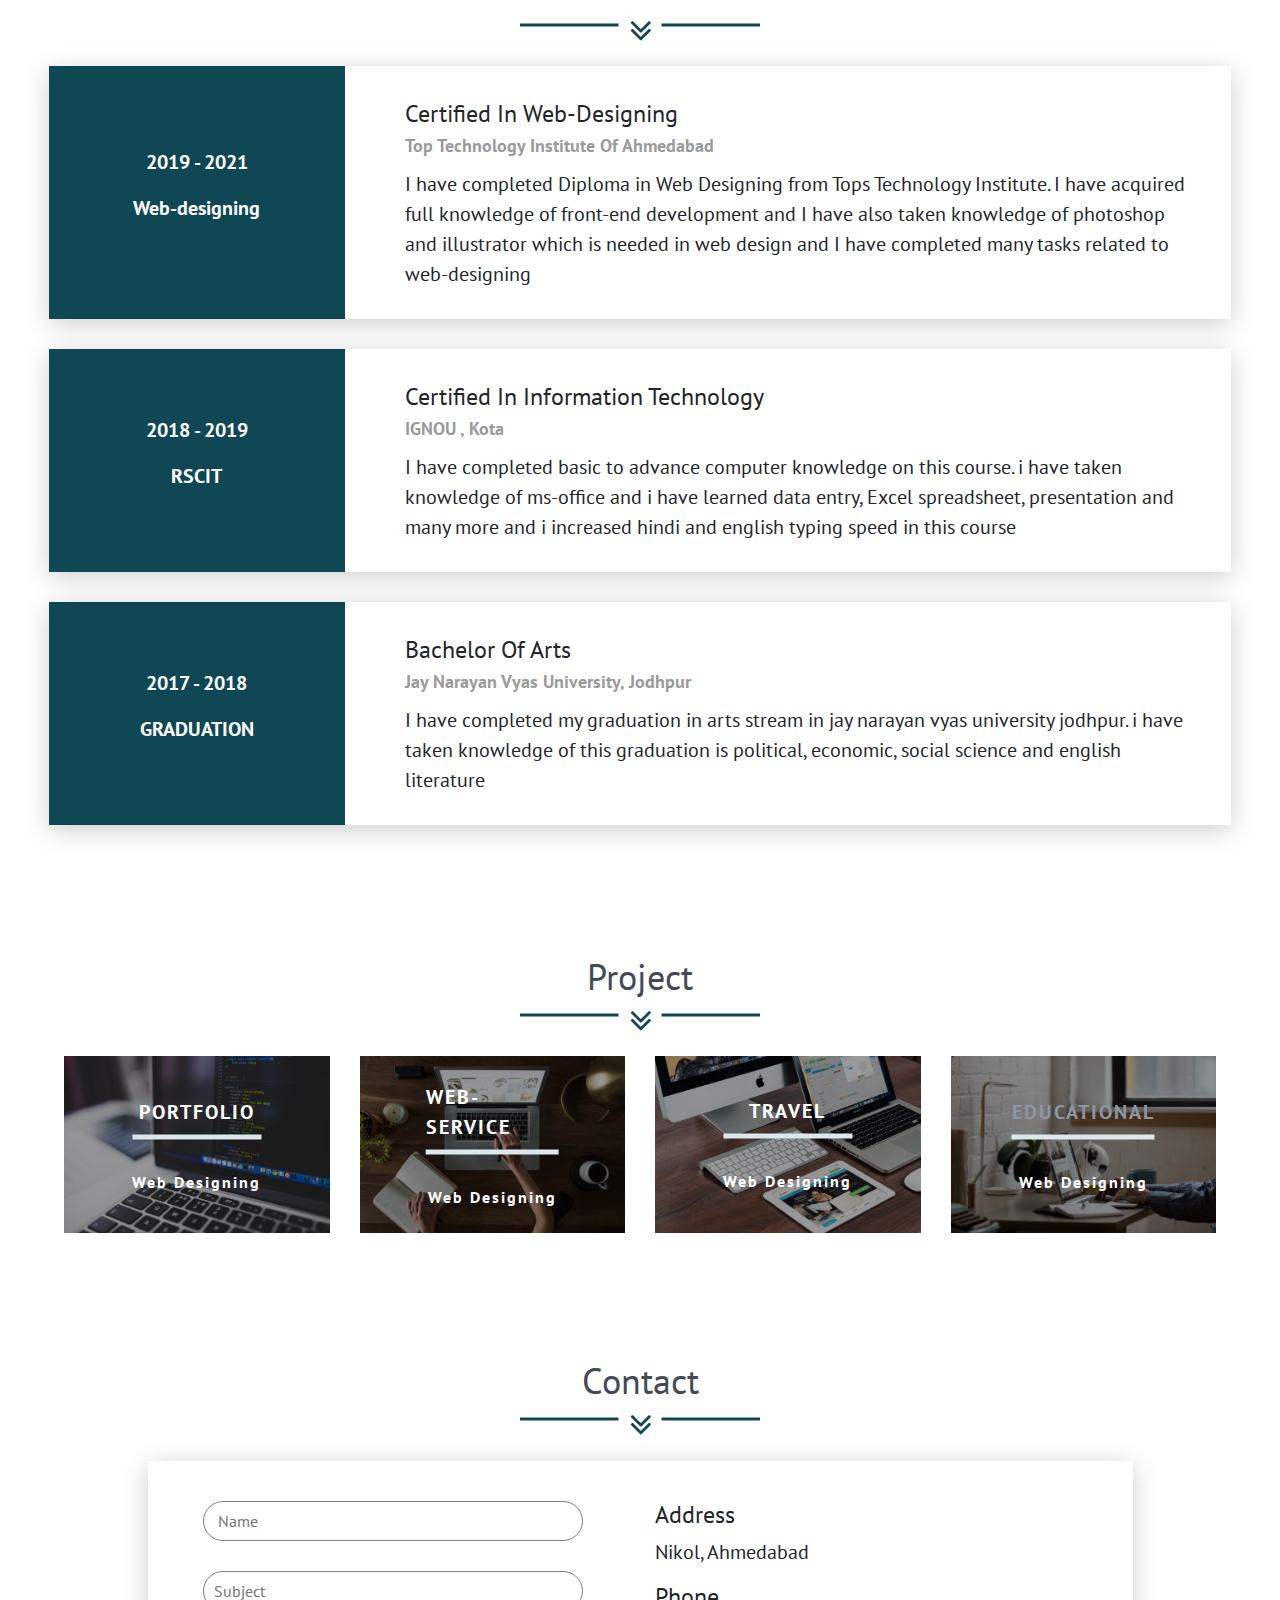
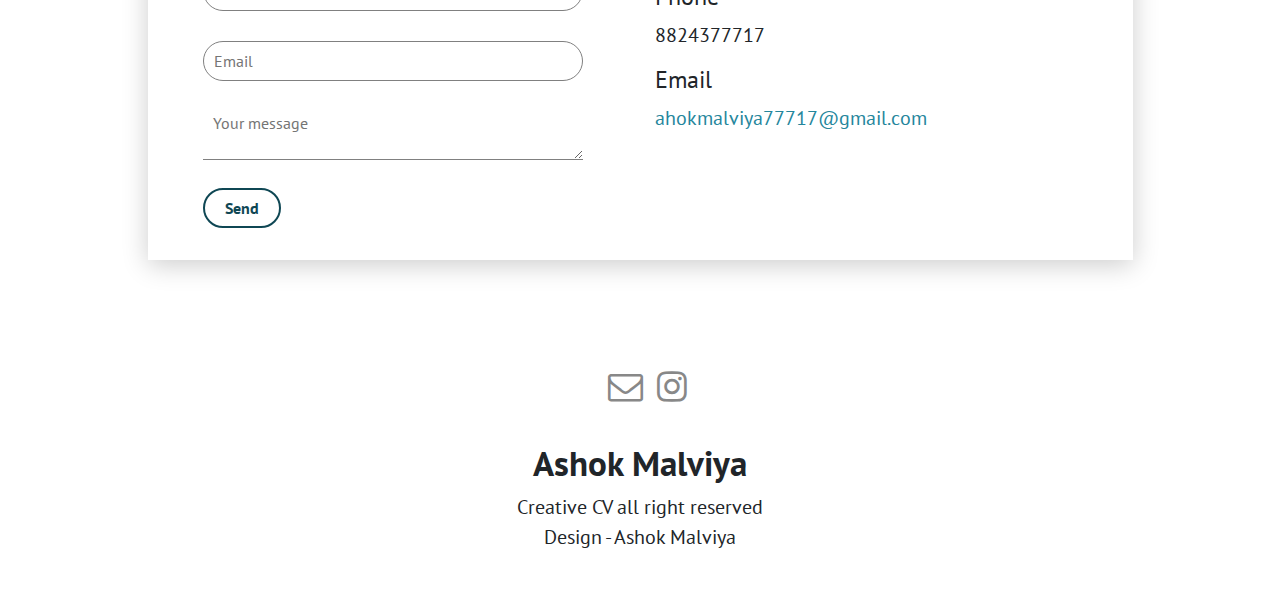
==== commit 83ed6229: "Update 24oct 2021" ====
--- a/index.html
+++ b/index.html
@@ -214,10 +214,10 @@
 		<div class="row">
 			<div class="col-md-3 box-left">
 				<p>2019 - 2021</p>
-				<p>DIPLOMA</p>
+				<p>Web-designing</p>
 			</div>
 			<div class="col-md-9 box-right">
-				<p>Diploma in Web-designing</p>
+				<p>Certified in Web-designing</p>
 				<p>Top Technology institute of Ahmedabad</p>
 				<p>I have completed Diploma in Web Designing from Tops Technology Institute. I have acquired full knowledge of front-end development and I have also taken knowledge of photoshop and illustrator which is needed in web design and I have completed many tasks related to web-designing</p>
 			</div>
@@ -228,7 +228,7 @@
 				<p>RSCIT</p>
 			</div>
 			<div class="col-md-9 box-right">
-				<p>certificate of information technology</p>
+				<p>Certified in information technology</p>
 				<p>IGNOU , Kota</p>
 				<p>I have completed basic to advance computer knowledge on this course. i have taken knowledge of ms-office and i have learned data entry, Excel spreadsheet, presentation and many more and i increased hindi and english typing speed in this course</p>
 			</div>
--- a/style.css
+++ b/style.css
@@ -324,13 +324,10 @@
     font-weight: 600;
     display: inline-block;
      transition: 0.4s linear !important ;
-   
-}
-
-.head-section .text-box  a{   
-    margin-right: 10px;
-    
-}
+   margin-right: 10px;
+   transform: translateY(0px);
+}
+
 .head-section .text-box  a:nth-of-type(1){   
    background: white !important	;
    color: black;
@@ -339,8 +336,7 @@
 
 .head-section .text-box  a:hover{ 
   transform: translateY(-4px);
-   display: inline-block;
-   transition: 0.4s linear !importa;
+   transition: 0.4s linear;
 
 	}
 .head-section .text-box  a:hover:nth-of-type(2){   
